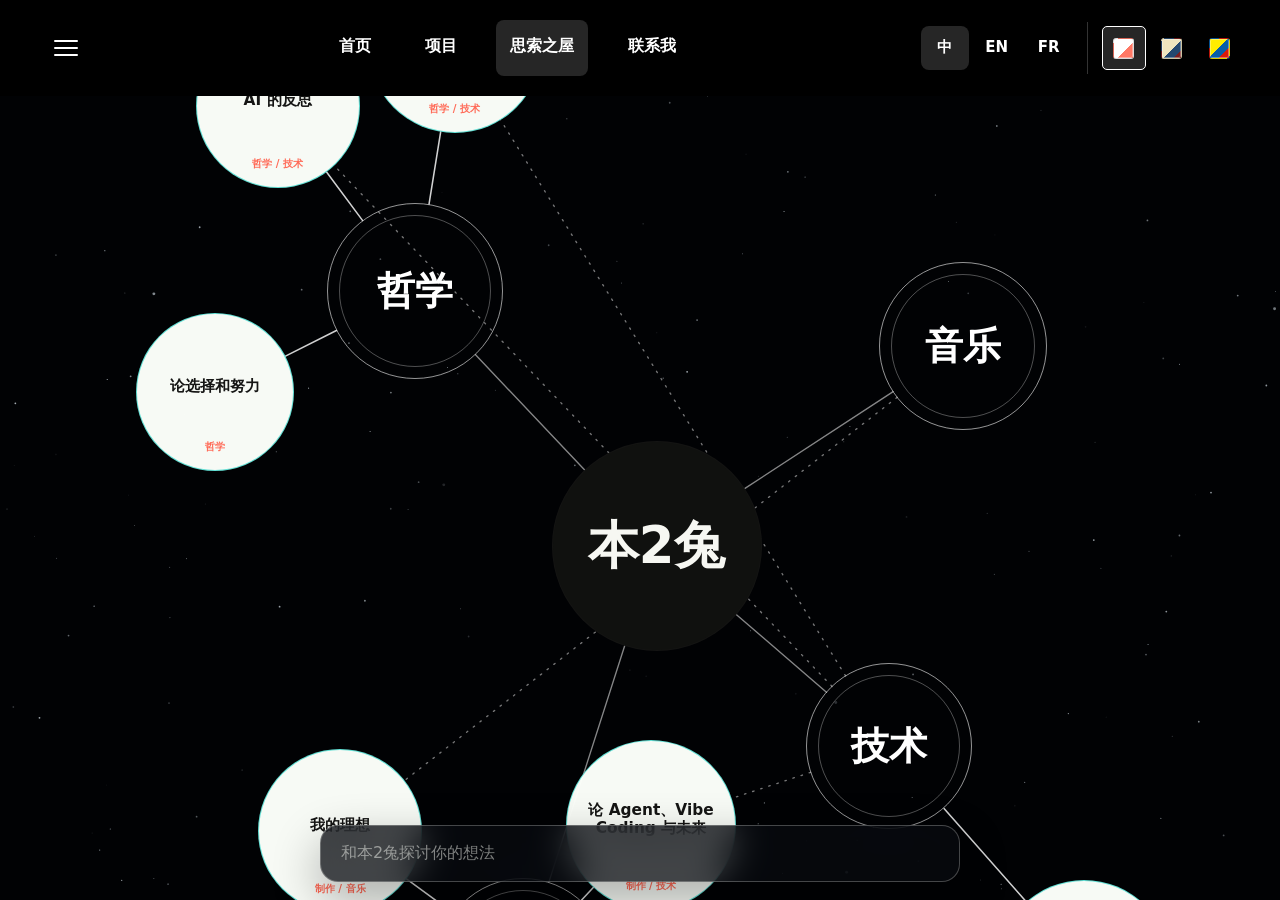
==== blog.html @ d146e2d7 "hotfix" ====
<!doctype html>
<html lang="zh-CN">
  <head>
    <meta charset="utf-8">
    <meta name="viewport" content="width=device-width, initial-scale=1">
    <meta name="description" content="思索之屋：本2兔用哲学、音乐、制作和技术连接文章、类别与彼此的想法。">
    <meta name="author" content="Bentootoo">
    <meta name="robots" content="index, follow">
    <link rel="canonical" href="https://bentootoo.github.io/blog.html">
    <link rel="icon" type="image/png" href="assets/cow.png">
    <meta property="og:type" content="website">
    <meta property="og:site_name" content="Bentootoo">
    <meta property="og:title" content="思索之屋 | 本2兔">
    <meta property="og:description" content="思索之屋：本2兔用哲学、音乐、制作和技术连接文章、类别与彼此的想法。">
    <meta property="og:url" content="https://bentootoo.github.io/blog.html">
    <meta property="og:image" content="https://bentootoo.github.io/assets/horny_dog.jpg">
    <meta property="og:locale" content="zh_CN">
    <meta name="twitter:card" content="summary_large_image">
    <meta name="twitter:title" content="思索之屋 | 本2兔">
    <meta name="twitter:description" content="思索之屋：本2兔用哲学、音乐、制作和技术连接文章、类别与彼此的想法。">
    <meta name="twitter:image" content="https://bentootoo.github.io/assets/horny_dog.jpg">
    <meta name="theme-color" content="#f6f7f2">
    <title>思索之屋 | 本2兔</title>
    <meta name="feedback-endpoint" content="https://formsubmit.co/ajax/beisong.lyu@gmail.com">
    <link rel="stylesheet" href="styles.css?v=cosmos26">
    <link rel="stylesheet" href="devlog.css?v=devlog12">
    <link rel="stylesheet" href="home-themes.css?v=themes5">
    <link rel="stylesheet" href="site-nav.css?v=2">
    <script src="site-themes.js?v=1" defer></script>
  </head>
  <body class="blog-map-body">
    <div class="page-progress" aria-hidden="true"></div>

    <header class="site-header">
      <div class="more-menu">
        <button class="more-toggle" type="button" aria-expanded="false" aria-controls="moreDropdown" aria-label="More" data-i18n-aria="more.menuLabel">
          <span></span>
          <span></span>
          <span></span>
        </button>
        <div class="more-dropdown" id="moreDropdown">
          <div class="donate-menu">
            <button class="donate-trigger" type="button" aria-haspopup="true" aria-expanded="false" aria-controls="donateSubmenu" data-i18n="more.donate">捐助我</button>
            <div class="donate-submenu" id="donateSubmenu" role="menu" aria-label="Support links">
              <a href="https://onlyfans.com/bentootoo" target="_blank" rel="me noreferrer" role="menuitem">
                <span>OnlyFans</span>
                <small data-i18n="donate.onlyfansRegion">（全球）</small>
              </a>
              <a href="https://afdian.com/a/bentootoo" target="_blank" rel="me noreferrer" role="menuitem">
                <span>爱发电</span>
                <small data-i18n="donate.afdianRegion">（中国）</small>
              </a>
            </div>
          </div>
          <a href="#devlog" data-i18n="more.devlog">开发日志</a>
        </div>
      </div>

      <nav class="site-nav" aria-label="Primary navigation">
        <a href="index.html#top" data-i18n="nav.home">首页</a>
        <a href="projects.html" data-i18n="nav.projects">项目</a>
        <a href="blog.html" aria-current="page" data-i18n="nav.blog">思索之屋</a>
        <a href="contact.html" data-i18n="nav.contact">联系我</a>
      </nav>

      <div class="language-switch" aria-label="Language selector">
        <button class="lang-button is-active" type="button" data-lang="zh">中</button>
        <button class="lang-button" type="button" data-lang="en">EN</button>
        <button class="lang-button" type="button" data-lang="fr">FR</button>
      </div>
    </header>

    <main id="top" class="blog-map-main">
      <section class="blog-map-section section-panel">
        <canvas id="blogStarCanvas" aria-hidden="true"></canvas>

        <div class="blog-map-board" id="blogMap" data-reveal aria-label="思索之屋文章思维导图">
          <svg class="map-lines" aria-hidden="true"></svg>

          <div class="map-node-layer" id="blogMapNodes"></div>
        </div>
      </section>
    </main>

    <div class="article-reader" id="articleReader" aria-hidden="true"></div>

    <aside class="thought-dock" id="thoughtDock" aria-label="和本2兔探讨你的想法">
      <button class="thought-invitation" id="thoughtInvitation" type="button" aria-expanded="false" aria-controls="thoughtPanel">
        <span data-thought-text="invitation">和本2兔探讨你的想法</span>
      </button>

      <section class="thought-panel" id="thoughtPanel" aria-hidden="true" inert>
        <div class="thought-panel-head">
          <button class="thought-close" id="thoughtClose" type="button" aria-label="关闭">×</button>
        </div>

        <form class="thought-form" id="thoughtForm">
          <label class="thought-field thought-field-message">
            <span data-thought-text="messageLabel">你的想法</span>
            <textarea name="message" rows="6" required maxlength="4000" placeholder="写下此刻让你停留的念头……" data-thought-placeholder="messagePlaceholder"></textarea>
          </label>

          <fieldset class="thought-articles">
            <legend data-thought-text="articlesLegend">哪些文章引发了你的思考？</legend>
            <div class="thought-article-list" id="thoughtArticleList"></div>
          </fieldset>

          <fieldset class="thought-identity">
            <legend data-thought-text="identityLegend">如何称呼你？</legend>
            <div class="thought-identity-options">
              <label>
                <input type="radio" name="identity_mode" value="nickname" checked>
                <span data-thought-text="nicknameChoice">留下昵称</span>
              </label>
              <label>
                <input type="radio" name="identity_mode" value="anonymous">
                <span data-thought-text="anonymousChoice">匿名</span>
              </label>
            </div>
            <label class="thought-nickname" id="thoughtNicknameField">
              <span class="sr-only" data-thought-text="nicknameLabel">昵称</span>
              <input type="text" name="nickname" maxlength="60" placeholder="你的昵称" data-thought-placeholder="nicknamePlaceholder">
            </label>
          </fieldset>

          <input class="thought-honeypot" type="text" name="website" tabindex="-1" autocomplete="off" aria-hidden="true">
          <p class="thought-status" id="thoughtStatus" role="status" aria-live="polite"></p>
          <button class="thought-submit" type="submit" data-thought-text="submit">发送</button>
        </form>
      </section>
    </aside>

    <div class="thought-backdrop" id="thoughtBackdrop" aria-hidden="true"></div>

    <a class="back-to-top" href="#top" aria-label="Back to top" data-i18n-aria="contact.backTop">↑</a>

    <footer class="site-footer">
      <span>© <span id="year">2026</span> <span data-i18n="name.display">本2兔</span> · All rights reserved.</span>
    </footer>

    <script src="app.js?v=cosmos22" defer></script>
    <script src="devlog.js?v=devlog37" defer></script>
    <script src="blog-tutorial.js?v=2" defer></script>
    <script src="blog-map.js?v=blog-map26" defer></script>
    <script src="feedback.js?v=thought-house3" defer></script>
  </body>
</html>
---- styles.css ----
:root {
  --ink: #151514;
  --ink-soft: #34342f;
  --paper: #f6f7f2;
  --paper-strong: #ffffff;
  --mist: #e7edf0;
  --line: rgba(21, 21, 20, 0.14);
  --dark: #10110f;
  --dark-2: #181b19;
  --cyan: #19d3c5;
  --coral: #ff6a57;
  --lime: #c8ff59;
  --violet: #7c67ff;
  --shadow: 0 24px 70px rgba(15, 18, 18, 0.16);
  --radius: 8px;
  --header-height: 78px;
  --progress: 0%;
}

body.home-page {
  --cyan: #ffffff;
  --lime: #ffffff;
}

* {
  box-sizing: border-box;
}
/* 彩蛋都被你找到了，你真棒 2/2 */
html {
  scroll-behavior: smooth;
}

body {
  margin: 0;
  color: var(--ink);
  background:
    linear-gradient(rgba(4, 6, 20, 0.54), rgba(4, 6, 20, 0.54)),
    url("assets/cosmic-background.png") center / cover fixed no-repeat,
    #050817;
  font-family: system-ui, -apple-system, BlinkMacSystemFont, "Segoe UI", "Microsoft YaHei", sans-serif;
  letter-spacing: 0;
  min-width: 320px;
}

a {
  color: inherit;
  text-decoration: none;
}

button,
a {
  -webkit-tap-highlight-color: transparent;
}

button {
  font: inherit;
}

.page-progress {
  position: fixed;
  inset: 0 auto auto 0;
  z-index: 80;
  width: var(--progress);
  height: 3px;
  background: #071a3d;
  transform-origin: left center;
}

.site-header {
  position: fixed;
  top: 18px;
  left: 50%;
  z-index: 70;
  display: grid;
  grid-template-columns: 1fr auto 1fr;
  align-items: center;
  gap: 24px;
  width: min(1120px, calc(100% - 32px));
  min-height: 58px;
  padding: 0;
  transform: translateX(-50%);
  transition: transform 260ms ease, opacity 260ms ease;
}

.site-header.is-hidden {
  opacity: 0;
  transform: translate(-50%, calc(-100% - 24px));
  pointer-events: none;
}

.more-menu {
  position: relative;
  grid-column: 1;
  justify-self: start;
}

.more-toggle {
  display: grid;
  align-content: center;
  gap: 5px;
  width: 48px;
  height: 48px;
  padding: 0 13px;
  border: 1px solid rgba(255, 255, 255, 0.2);
  border-radius: var(--radius);
  background: rgba(246, 247, 242, 0.78);
  box-shadow: 0 18px 55px rgba(16, 17, 15, 0.13);
  backdrop-filter: blur(18px);
  cursor: pointer;
}

.more-toggle span {
  display: block;
  width: 100%;
  height: 2px;
  background: var(--ink);
  border-radius: 999px;
  transition: transform 180ms ease, opacity 180ms ease;
}

.more-menu.is-open .more-toggle span:nth-child(1) {
  transform: translateY(7px) rotate(45deg);
}

.more-menu.is-open .more-toggle span:nth-child(2) {
  opacity: 0;
}

.more-menu.is-open .more-toggle span:nth-child(3) {
  transform: translateY(-7px) rotate(-45deg);
}

.more-dropdown {
  position: absolute;
  top: calc(100% + 10px);
  left: 0;
  display: grid;
  min-width: 150px;
  padding: 6px;
  border: 1px solid rgba(255, 255, 255, 0.2);
  border-radius: var(--radius);
  background: rgba(246, 247, 242, 0.9);
  box-shadow: 0 18px 55px rgba(16, 17, 15, 0.16);
  opacity: 0;
  pointer-events: none;
  transform: translateY(-6px);
  transition: opacity 180ms ease, transform 180ms ease;
  backdrop-filter: blur(18px);
}

.more-menu.is-open .more-dropdown {
  opacity: 1;
  pointer-events: auto;
  transform: translateY(0);
}

.more-dropdown a,
.donate-trigger {
  padding: 12px 12px;
  border: 0;
  border-radius: var(--radius);
  background: transparent;
  color: rgba(21, 21, 20, 0.76);
  font-size: 0.86rem;
  font-weight: 800;
  text-align: left;
  cursor: pointer;
}

.more-dropdown a:hover,
.more-dropdown a:focus-visible,
.donate-trigger:hover,
.donate-trigger:focus-visible,
.donate-menu:hover > .donate-trigger,
.donate-menu:focus-within > .donate-trigger,
.donate-menu.is-submenu-open > .donate-trigger {
  background: rgba(21, 21, 20, 0.08);
  color: var(--ink);
  outline: none;
}

.donate-menu {
  position: relative;
}

.donate-trigger {
  position: relative;
  display: flex;
  align-items: center;
  justify-content: space-between;
  width: 100%;
  gap: 18px;
}

.donate-trigger::after {
  content: "";
  width: 0;
  height: 0;
  border-top: 4px solid transparent;
  border-bottom: 4px solid transparent;
  border-left: 6px solid currentColor;
  opacity: 0.58;
}

.donate-submenu {
  position: absolute;
  top: -6px;
  left: calc(100% + 7px);
  display: grid;
  min-width: 152px;
  padding: 5px;
  border: 1px solid rgba(255, 255, 255, 0.2);
  border-radius: var(--radius);
  background: rgba(246, 247, 242, 0.9);
  box-shadow: 0 18px 55px rgba(16, 17, 15, 0.16);
  opacity: 0;
  pointer-events: none;
  transform: translateX(-4px);
  transition: opacity 160ms ease, transform 160ms ease;
  backdrop-filter: blur(18px);
}

.donate-menu::after {
  content: "";
  position: absolute;
  top: -6px;
  right: -8px;
  width: 8px;
  height: calc(100% + 12px);
}

.donate-menu:hover .donate-submenu,
.donate-menu:focus-within .donate-submenu,
.donate-menu.is-submenu-open .donate-submenu {
  opacity: 1;
  pointer-events: auto;
  transform: translateX(0);
}

.donate-submenu a {
  display: grid;
  grid-template-columns: 1fr auto;
  align-items: center;
  gap: 10px;
  min-height: 38px;
  padding: 8px 10px;
}

.donate-submenu small {
  color: rgba(21, 21, 20, 0.52);
  font-size: 0.72rem;
  font-weight: 800;
  white-space: nowrap;
}

.site-nav {
  display: inline-flex;
  grid-column: 2;
  justify-content: center;
  gap: clamp(20px, 5vw, 72px);
  padding: 8px 24px;
  border: 1px solid rgba(255, 255, 255, 0.2);
  border-radius: var(--radius);
  background: rgba(246, 247, 242, 0.78);
  box-shadow: 0 18px 55px rgba(16, 17, 15, 0.13);
  backdrop-filter: blur(18px);
}

.site-nav a,
.lang-button {
  border: 0;
  border-radius: var(--radius);
  background: transparent;
  color: rgba(21, 21, 20, 0.72);
  cursor: pointer;
  font-size: 0.86rem;
  font-weight: 700;
  line-height: 1;
}

.site-nav a {
  padding: 13px 8px;
  position: relative;
}

.site-nav a + a::before {
  position: absolute;
  top: 50%;
  left: calc(clamp(20px, 5vw, 72px) / -2);
  width: 1px;
  height: 16px;
  background: rgba(21, 21, 20, 0.18);
  content: "";
  transform: translateY(-50%);
}

.site-nav a:hover,
.site-nav a:focus-visible,
.lang-button:hover,
.lang-button:focus-visible {
  background: rgba(21, 21, 20, 0.08);
  color: var(--ink);
  outline: none;
}

.language-switch {
  display: inline-flex;
  grid-column: 3;
  justify-self: end;
  gap: 4px;
  padding: 4px;
  border: 1px solid rgba(21, 21, 20, 0.12);
  border-radius: var(--radius);
  background: rgba(255, 255, 255, 0.5);
  box-shadow: 0 18px 55px rgba(16, 17, 15, 0.1);
  backdrop-filter: blur(18px);
}

.header-controls {
  display: flex;
  grid-column: 3;
  justify-self: end;
  align-items: center;
  gap: 8px;
}

.header-controls .language-switch {
  grid-column: auto;
}

.home-theme-switch {
  display: inline-flex;
  gap: 4px;
  padding: 4px;
  border: 1px solid rgba(21, 21, 20, 0.12);
  border-radius: var(--radius);
  background: rgba(255, 255, 255, 0.5);
  box-shadow: 0 18px 55px rgba(16, 17, 15, 0.1);
  backdrop-filter: blur(18px);
}

.home-theme-swatch {
  display: grid;
  place-items: center;
  width: 36px;
  height: 36px;
  padding: 0;
  border: 1px solid transparent;
  border-radius: 5px;
  background: transparent;
  cursor: pointer;
}

.home-theme-swatch:hover,
.home-theme-swatch:focus-visible {
  border-color: rgba(21, 21, 20, 0.28);
  outline: none;
}

.home-theme-swatch.is-active {
  border-color: var(--ink);
  background: rgba(255, 255, 255, 0.66);
}

.home-theme-color {
  display: block;
  width: 17px;
  height: 17px;
  border: 1px solid rgba(5, 8, 23, 0.34);
  border-radius: 2px;
  box-shadow: inset 0 0 0 1px rgba(255, 255, 255, 0.34);
}

.home-theme-color--current {
  background: #ffffff;
}

.home-theme-color--refined {
  background: linear-gradient(135deg, #ffffff 0 58%, #ff7865 58% 100%);
}

.lang-button {
  min-width: 40px;
  padding: 10px 8px;
}

.lang-button.is-active {
  color: var(--dark);
  background: var(--paper-strong);
  box-shadow: 0 8px 18px rgba(16, 17, 15, 0.08);
}

body.home-page[data-home-theme="refined"] {
  --paper: #f7f5ef;
  --paper-strong: #ffffff;
  --coral: #ff7865;
  background:
    linear-gradient(rgba(3, 5, 16, 0.66), rgba(3, 5, 16, 0.72)),
    url("assets/cosmic-background.png") center / cover fixed no-repeat,
    #030510;
}

.home-page[data-home-theme="refined"] .page-progress {
  background: var(--coral);
}

.home-page[data-home-theme="refined"] #heroCanvas {
  opacity: 0.56;
}

.home-page[data-home-theme="refined"] .identity-lines,
.home-page[data-home-theme="refined"] .identity-rings {
  opacity: 0.58;
}

.home-page[data-home-theme="refined"] .hero-summary h2 {
  max-width: 900px;
  font-size: clamp(2.7rem, 7vw, 6.5rem);
  letter-spacing: -0.03em;
}

.home-page[data-home-theme="refined"] .hero-scroll-cue {
  color: var(--coral);
}

.home-page[data-home-theme="refined"] .hero-scroll-cue span::after {
  color: currentColor;
}

.home-page[data-home-theme="refined"] .section-heading :is(h1, h2) {
  font-size: clamp(2.5rem, 6vw, 5.4rem);
  letter-spacing: -0.035em;
}

.home-page[data-home-theme="refined"] .section-heading p:last-child,
.home-page[data-home-theme="refined"] .feature-card h3 + p,
.home-page[data-home-theme="refined"] .blog-card p {
  color: rgba(247, 245, 239, 0.78);
}

.home-page[data-home-theme="refined"] .project-card,
.home-page[data-home-theme="refined"] .blog-card {
  border-color: rgba(255, 255, 255, 0.22);
  background-color: rgba(7, 10, 24, 0.76);
  box-shadow: 0 20px 52px rgba(0, 0, 0, 0.24);
}

.home-page[data-home-theme="refined"] a.project-card:hover,
.home-page[data-home-theme="refined"] button.project-card:hover,
.home-page[data-home-theme="refined"] .blog-card:hover {
  border-color: rgba(255, 255, 255, 0.72);
  transform: translateY(-2px);
}

.home-page[data-home-theme="refined"] .blog-date {
  color: var(--coral);
}

.home-page[data-home-theme="refined"] .project-cta {
  background: rgba(3, 5, 16, 0.72);
}

.section-panel {
  position: relative;
  overflow: clip;
}

.hero-section {
  height: 205svh;
  min-height: 1180px;
  padding: 0;
  color: var(--paper);
  background: transparent;
  --hero-intro-progress: 0;
  --hero-summary-progress: 0;
  --hero-intro-shift: 0px;
  --hero-summary-shift: 84px;
}

.hero-sticky {
  position: sticky;
  top: 0;
  display: grid;
  align-items: center;
  height: 100svh;
  min-height: 620px;
  overflow: hidden;
  padding: calc(var(--header-height) + 74px) 24px 32px;
}

#heroCanvas {
  position: absolute;
  inset: 0;
  z-index: 0;
  width: 100%;
  height: 100%;
  opacity: 0.82;
  mask-image: linear-gradient(to bottom, #000 0%, #000 76%, transparent 100%);
  -webkit-mask-image: linear-gradient(to bottom, #000 0%, #000 76%, transparent 100%);
}

.hero-sticky::after {
  position: absolute;
  inset: 0;
  z-index: 1;
  content: "";
  background: rgba(5, 8, 23, 0.08);
  pointer-events: none;
}

.hero-shell {
  position: relative;
  z-index: 2;
  display: grid;
  grid-template-columns: minmax(0, 1.08fr) minmax(280px, 0.72fr);
  align-items: center;
  gap: clamp(36px, 7vw, 92px);
  width: min(1120px, 100%);
  margin: 0 auto;
}

.hero-intro {
  position: absolute;
  top: 45%;
  left: 50%;
  width: min(1120px, calc(100% - 48px));
  margin: 0;
  opacity: calc(1 - var(--hero-intro-progress));
  transform: translate(-50%, calc(-50% + var(--hero-intro-shift)));
  transition: opacity 80ms linear;
  will-change: opacity, transform;
}

.hero-intro[aria-hidden="true"] {
  pointer-events: none;
}

.hero-summary {
  position: absolute;
  inset: 0;
  z-index: 2;
  display: grid;
  align-content: center;
  justify-items: center;
  width: min(1120px, calc(100% - 48px));
  margin: 0 auto;
  opacity: var(--hero-summary-progress);
  text-align: center;
  transform: translateY(var(--hero-summary-shift));
  transition: opacity 80ms linear;
  pointer-events: none;
  will-change: opacity, transform;
}

.hero-scroll-cue {
  position: absolute;
  top: 76.4%;
  left: 50%;
  z-index: 3;
  color: rgba(255, 255, 255, 0.68);
  font-size: 0.74rem;
  font-weight: 700;
  letter-spacing: 0.14em;
  opacity: calc(1 - var(--hero-intro-progress));
  pointer-events: none;
  text-transform: uppercase;
  transform: translateX(-50%);
  white-space: nowrap;
}

.hero-scroll-cue span {
  display: inline-block;
  animation: heroScrollCuePulse 3.2s ease-in-out infinite;
}

.hero-scroll-cue span::after {
  display: block;
  margin-top: 9px;
  color: rgba(255, 255, 255, 0.62);
  content: "↓";
  font-size: 0.9rem;
  line-height: 1;
  text-align: center;
}

@keyframes heroScrollCuePulse {
  0%,
  100% {
    opacity: 0.34;
  }

  50% {
    opacity: 0.92;
  }
}

.hero-summary h2 {
  max-width: 980px;
  margin-bottom: clamp(46px, 7vh, 78px);
  color: var(--paper-strong);
  font-size: clamp(2.8rem, 8vw, 7.4rem);
  font-weight: 800;
  line-height: 0.98;
  letter-spacing: -0.045em;
  text-wrap: balance;
}

.hero-stats {
  display: grid;
  grid-template-columns: repeat(2, minmax(150px, 1fr));
  gap: clamp(34px, 8vw, 110px);
  width: min(620px, 100%);
}

.hero-stat {
  display: grid;
  gap: 8px;
  padding-top: 20px;
  border-top: 1px solid rgba(255, 255, 255, 0.5);
}

.hero-stat strong {
  color: var(--paper-strong);
  font-size: clamp(3rem, 7vw, 6rem);
  font-weight: 800;
  line-height: 0.9;
}

.hero-stat span {
  color: rgba(255, 255, 255, 0.72);
  font-size: clamp(0.82rem, 1.4vw, 1rem);
  font-weight: 700;
}

.hero-copy {
  max-width: 780px;
  min-width: 0;
}

.eyebrow {
  display: inline-flex;
  align-items: center;
  gap: 10px;
  margin: 0 0 18px;
  color: rgba(21, 21, 20, 0.62);
  font-size: 0.76rem;
  font-weight: 800;
  letter-spacing: 0;
  text-transform: uppercase;
}

.hero-section .eyebrow {
  color: rgba(246, 247, 242, 0.72);
}

.eyebrow::before {
  width: 34px;
  height: 2px;
  background: currentColor;
  content: "";
}

h1,
h2,
h3,
p {
  margin-top: 0;
}

h1 {
  margin-bottom: 24px;
  font-size: clamp(2.7rem, 8vw, 7.2rem);
  font-weight: 800;
  line-height: 0.98;
  letter-spacing: 0;
}

h1 span {
  display: block;
}

:root:lang(zh-CN) h1 span {
  white-space: nowrap;
}

h1 span + span {
  margin-top: 0.08em;
}

.hero-name {
  padding-bottom: 0.05em;
  color: transparent;
  background: linear-gradient(90deg, var(--paper), var(--lime) 42%, var(--cyan) 66%, var(--paper));
  background-clip: text;
  -webkit-background-clip: text;
}

.hero-lede {
  max-width: 620px;
  color: rgba(246, 247, 242, 0.78);
  font-size: clamp(1rem, 1.5vw, 1.22rem);
  line-height: 1.85;
}

.identity-stage {
  position: relative;
  display: grid;
  place-items: center;
  min-height: 480px;
  isolation: isolate;
}

.identity-lines {
  position: absolute;
  inset: 4% 0;
  z-index: -2;
  background:
    repeating-linear-gradient(18deg, rgba(255, 255, 255, 0.1) 0 1px, transparent 1px 17px),
    linear-gradient(135deg, rgba(255, 255, 255, 0.2), transparent 54%),
    linear-gradient(305deg, rgba(255, 106, 87, 0.17), transparent 58%);
  clip-path: polygon(14% 5%, 100% 21%, 83% 94%, 0 76%);
  animation: driftPanel 9s ease-in-out infinite alternate;
}

.identity-lines,
.identity-rings {
  pointer-events: none;
}

.avatar-card {
  position: relative;
  z-index: 1;
  width: min(78vw, 330px);
  aspect-ratio: 1;
  border-radius: 50%;
  cursor: pointer;
  perspective: 1200px;
  outline: none;
}

.avatar-card-inner {
  position: absolute;
  inset: 0;
  transform-style: preserve-3d;
  transition: transform 760ms cubic-bezier(0.2, 0.8, 0.2, 1);
}

.avatar-card.is-flipped .avatar-card-inner {
  transform: rotateY(180deg);
}

.avatar-face {
  position: absolute;
  inset: 0;
  display: grid;
  place-items: center;
  overflow: hidden;
  border: 1px solid rgba(246, 247, 242, 0.24);
  border-radius: 50%;
  box-shadow: inset 0 0 42px rgba(255, 255, 255, 0.08), 0 28px 80px rgba(0, 0, 0, 0.24);
  backface-visibility: hidden;
  -webkit-backface-visibility: hidden;
  transition: border-radius 760ms cubic-bezier(0.2, 0.8, 0.2, 1);
}

.avatar-card.is-flipped .avatar-face {
  border-radius: 50%;
}

.avatar-front {
  background: rgba(16, 17, 15, 0.42);
}

.avatar-front::after {
  position: absolute;
  inset: 0;
  background:
    radial-gradient(circle at 50% 18%, rgba(255, 255, 255, 0.22), transparent 28%),
    linear-gradient(180deg, transparent 42%, rgba(16, 17, 15, 0.52));
  content: "";
  pointer-events: none;
}

.avatar-front img {
  width: 100%;
  height: 100%;
  object-fit: cover;
  object-position: center 38%;
  filter: saturate(0.96) contrast(1.04);
}

.avatar-back {
  align-content: center;
  justify-items: center;
  gap: 6px;
  padding: 40px 0;
  color: var(--paper);
  background:
    linear-gradient(145deg, rgba(246, 247, 242, 0.18), rgba(246, 247, 242, 0.05)),
    rgba(16, 17, 15, 0.9);
  text-align: left;
  transform: rotateY(180deg);
  backdrop-filter: blur(16px);
}

.avatar-back strong {
  display: block;
  color: var(--paper);
  font-size: clamp(1.5rem, 3.1vw, 2rem);
  font-weight: 800;
  line-height: 1;
}

.identity-kicker {
  position: absolute;
  top: 30px;
  left: 50%;
  z-index: 1;
  color: rgba(246, 247, 242, 0.65);
  font-size: 0.74rem;
  font-weight: 800;
  text-transform: uppercase;
  transform: translateX(-50%);
}

.business-name,
.business-links span {
  color: rgba(246, 247, 242, 0.62);
  font-size: 0.68rem;
  font-weight: 800;
  text-transform: uppercase;
}

.avatar-back > strong,
.avatar-back > .business-name,
.avatar-back > .business-links {
  width: min(66%, 218px);
}

.avatar-back > strong {
  text-align: center;
}

.business-name {
  margin-top: 0;
  color: var(--lime);
  line-height: 1.35;
  text-transform: none;
}

html[lang="zh-CN"] .business-name {
  width: min(66%, 218px);
  font-size: 0.58rem;
  line-height: 1.2;
  white-space: nowrap;
}

.business-links {
  display: grid;
  gap: 1px;
  margin-top: 2px;
}

.business-entry {
  display: grid;
  gap: 2px;
  padding: 3px 0;
  border-top: 1px solid rgba(246, 247, 242, 0.14);
}

.business-links strong {
  overflow-wrap: anywhere;
  font-size: 0.68rem;
  line-height: 1.2;
}

.identity-rings span {
  position: absolute;
  inset: 14%;
  z-index: -1;
  border: 1px solid rgba(246, 247, 242, 0.16);
  border-radius: 50%;
  animation: rotateRing 16s linear infinite;
}

.identity-rings span:nth-child(2) {
  inset: 4%;
  border-color: rgba(255, 255, 255, 0.26);
  animation-duration: 24s;
  animation-direction: reverse;
}

.identity-rings span:nth-child(3) {
  inset: 23%;
  border-color: rgba(255, 106, 87, 0.28);
  animation-duration: 12s;
}

.identity-rings span::before {
  position: absolute;
  top: 11%;
  left: 10%;
  width: 9px;
  height: 9px;
  background: currentColor;
  border-radius: 50%;
  content: "";
}

.content-section {
  min-height: 100svh;
  padding: 116px 24px;
}

.content-section:not(.contact-section) {
  color: var(--paper);
  background: transparent;
}

.section-shell {
  width: min(1120px, 100%);
  margin: 0 auto;
}

.section-heading {
  max-width: 740px;
  margin-bottom: 44px;
}

.section-heading :is(h1, h2) {
  margin-bottom: 18px;
  color: var(--ink);
  font-size: clamp(2.6rem, 7vw, 6.4rem);
  font-weight: 800;
  line-height: 0.92;
  letter-spacing: 0;
}

.content-section:not(.contact-section) .section-heading :is(h1, h2) {
  color: var(--paper);
  text-shadow: 0 10px 36px rgba(0, 0, 0, 0.28);
}

.section-heading p:last-child {
  color: rgba(21, 21, 20, 0.68);
  font-size: clamp(1rem, 1.3vw, 1.16rem);
  line-height: 1.8;
}

.content-section:not(.contact-section) .section-heading p:last-child {
  color: rgba(246, 247, 242, 0.72);
}

.project-grid {
  display: grid;
  grid-template-columns: 1fr;
  gap: 18px;
}

.project-card,
.blog-card {
  border: 1px solid rgba(255, 255, 255, 0.14);
  border-radius: var(--radius);
  background: rgba(10, 14, 38, 0.64);
  box-shadow: 0 24px 70px rgba(0, 0, 0, 0.28);
  backdrop-filter: blur(18px);
}

.project-card {
  position: relative;
  overflow: hidden;
}

a.project-card,
button.project-card {
  cursor: pointer;
  transition: border-color 220ms ease, box-shadow 220ms ease, transform 220ms ease;
}

a.project-card:hover,
button.project-card:hover {
  border-color: rgba(255, 255, 255, 0.58);
  box-shadow: 0 30px 82px rgba(0, 0, 0, 0.36);
  transform: translateY(-4px);
}

a.project-card:focus-visible,
button.project-card:focus-visible {
  border-color: var(--lime);
  outline: 3px solid var(--lime);
  outline-offset: 5px;
}

button.project-card {
  width: 100%;
  color: inherit;
  font: inherit;
  text-align: left;
  cursor: pointer;
}

.game-language-dialog {
  width: min(90vw, 420px);
  padding: 0;
  border: 1px solid rgba(255, 255, 255, 0.28);
  border-radius: 22px;
  color: #fff;
  background: rgba(14, 14, 28, 0.96);
  box-shadow: 0 24px 80px rgba(0, 0, 0, 0.55);
}

.game-language-dialog::backdrop {
  background: rgba(3, 3, 12, 0.78);
  backdrop-filter: blur(8px);
}

.game-language-dialog__panel {
  position: relative;
  padding: 40px 32px 32px;
  text-align: center;
}

.game-language-dialog__panel h2 {
  margin: 0 0 28px;
  font-size: clamp(1.7rem, 5vw, 2.4rem);
}

.game-language-dialog__close {
  position: absolute;
  top: 12px;
  right: 16px;
  border: 0;
  color: rgba(255, 255, 255, 0.72);
  background: transparent;
  font-size: 1.8rem;
  cursor: pointer;
}

.game-language-dialog__actions {
  display: grid;
  grid-template-columns: repeat(2, minmax(0, 1fr));
  gap: 14px;
}

.game-language-dialog__actions a {
  padding: 14px 18px;
  border: 1px solid rgba(255, 255, 255, 0.28);
  border-radius: 999px;
  color: #fff;
  background: rgba(255, 255, 255, 0.08);
  text-decoration: none;
  transition: background 160ms ease, transform 160ms ease;
}

.game-language-dialog__actions a:hover,
.game-language-dialog__actions a:focus-visible {
  background: rgba(255, 255, 255, 0.18);
  transform: translateY(-2px);
}

.project-card::after {
  position: absolute;
  inset: auto 0 0;
  height: 4px;
  background: #071a3d;
  content: "";
  transform: scaleX(0.28);
  transform-origin: left center;
  transition: transform 260ms ease;
}

.project-card:hover::after {
  transform: scaleX(1);
}

.feature-card {
  display: grid;
  grid-template-columns: auto minmax(0, 1fr);
  align-items: end;
  gap: clamp(18px, 3vw, 32px);
  min-height: clamp(460px, 52vw, 620px);
  padding: clamp(28px, 5vw, 58px);
  color: var(--paper);
  background:
    linear-gradient(90deg, rgba(16, 17, 15, 0.82), rgba(16, 17, 15, 0.42) 45%, rgba(16, 17, 15, 0.1)),
    linear-gradient(0deg, rgba(16, 17, 15, 0.7), rgba(16, 17, 15, 0.06) 62%),
    url("assets/project-classroom-credit.png") center / cover no-repeat;
}

.feature-card::after {
  background: #071a3d;
}

.tower-card {
  background:
    linear-gradient(90deg, rgba(7, 12, 18, 0.9), rgba(7, 12, 18, 0.52) 48%, rgba(7, 12, 18, 0.08)),
    linear-gradient(0deg, rgba(7, 12, 18, 0.82), rgba(7, 12, 18, 0.04) 66%),
    url("assets/cover_toweroff.png") center / cover no-repeat;
}

.tower-card > * {
  position: relative;
  z-index: 1;
}

.tower-card .card-label {
  text-transform: none;
}

.tower-card::after {
  background: var(--lime);
}

.uit-prepare-card {
  background:
    linear-gradient(90deg, rgba(3, 7, 14, 0.88), rgba(3, 7, 14, 0.36) 46%, rgba(3, 7, 14, 0.08)),
    linear-gradient(0deg, rgba(3, 7, 14, 0.84), rgba(3, 7, 14, 0.02) 68%),
    url("assets/travel-globe-preview.png") center / cover no-repeat;
}

.uit-prepare-card::after {
  background: var(--paper-strong);
}

.uit-prepare-card h3 {
  max-width: none;
  margin-bottom: 0;
  font-size: clamp(2rem, 4.4vw, 4.4rem);
  letter-spacing: -0.05em;
  white-space: nowrap;
}

.project-library-card {
  grid-template-columns: minmax(260px, 0.78fr) minmax(0, 1fr);
  align-items: center;
  min-height: clamp(420px, 48vw, 560px);
  background:
    radial-gradient(circle at 18% 15%, rgba(124, 103, 255, 0.24), transparent 34%),
    linear-gradient(135deg, rgba(6, 10, 30, 0.98), rgba(12, 19, 48, 0.9));
}

.project-library-card::after {
  background: var(--lime);
}

.library-card-preview {
  display: grid;
  grid-template-columns: repeat(2, minmax(0, 1fr));
  gap: 9px;
  padding: 16px;
  border: 1px solid rgba(255, 255, 255, 0.18);
  border-radius: 12px;
  background: rgba(5, 8, 23, 0.72);
  box-shadow: 0 30px 80px rgba(0, 0, 0, 0.36);
  transform: rotate(-3deg);
}

.library-card-preview::before {
  grid-column: 1 / -1;
  height: 22px;
  border-radius: 6px;
  background:
    radial-gradient(circle at 10px 50%, var(--coral) 0 3px, transparent 4px),
    radial-gradient(circle at 21px 50%, var(--lime) 0 3px, transparent 4px),
    linear-gradient(90deg, rgba(255, 255, 255, 0.12), rgba(255, 255, 255, 0.03));
  content: "";
}

.library-card-preview span {
  min-height: 76px;
  border: 1px solid rgba(255, 255, 255, 0.1);
  border-radius: 7px;
  background:
    linear-gradient(0deg, rgba(6, 10, 30, 0.88), transparent 72%),
    linear-gradient(135deg, rgba(255, 255, 255, 0.42), rgba(124, 103, 255, 0.16));
}

.library-card-preview span:nth-child(3n) {
  background:
    linear-gradient(0deg, rgba(6, 10, 30, 0.9), transparent 72%),
    linear-gradient(135deg, rgba(255, 106, 87, 0.48), rgba(124, 103, 255, 0.13));
}

.library-card-preview span:nth-child(2n) {
  background:
    linear-gradient(0deg, rgba(6, 10, 30, 0.9), transparent 72%),
    linear-gradient(135deg, rgba(255, 255, 255, 0.38), rgba(255, 255, 255, 0.12));
}

.library-card-copy {
  position: relative;
  z-index: 1;
}

.project-library-card .library-card-copy h3 {
  font-size: clamp(2.5rem, 5vw, 5.2rem);
}

.card-number {
  color: var(--lime);
  font-size: 0.8rem;
  font-weight: 800;
}

.card-label {
  margin-bottom: 20px;
  color: rgba(246, 247, 242, 0.7);
  font-size: 0.76rem;
  font-weight: 800;
  text-transform: uppercase;
}

.feature-card h3 {
  max-width: 660px;
  margin-bottom: 18px;
  font-size: clamp(2.3rem, 5vw, 5rem);
  line-height: 0.94;
}

.feature-card h3 + p {
  max-width: 560px;
  color: rgba(246, 247, 242, 0.76);
  font-size: 1rem;
  line-height: 1.8;
}

.project-cta {
  display: inline-flex;
  align-items: center;
  gap: 8px;
  margin-top: 26px;
  padding: 11px 16px;
  border: 1px solid rgba(255, 255, 255, 0.34);
  border-radius: var(--radius);
  background: rgba(8, 12, 28, 0.56);
  color: var(--paper);
  font-size: 0.82rem;
  font-weight: 800;
  letter-spacing: 0.04em;
  backdrop-filter: blur(10px);
  transition: background 220ms ease, border-color 220ms ease;
}

a.project-card:hover .project-cta,
a.project-card:focus-visible .project-cta {
  border-color: var(--lime);
  background: rgba(7, 26, 61, 0.82);
}

.split-shell {
  display: grid;
  grid-template-columns: 0.82fr 1fr;
  gap: clamp(32px, 7vw, 86px);
  align-items: start;
}

.sticky-heading {
  position: sticky;
  top: 130px;
}

.blog-stack {
  display: grid;
  gap: 18px;
}

.blog-card {
  color: var(--paper);
  padding: clamp(24px, 4vw, 42px);
  display: block;
  transition: transform 220ms ease, background 220ms ease;
}

.blog-card:hover {
  background: rgba(24, 28, 58, 0.82);
  transform: translateY(-4px);
}

.blog-date {
  display: inline-flex;
  margin-bottom: 38px;
  color: var(--coral);
  font-size: 0.78rem;
  font-weight: 800;
  text-transform: uppercase;
}

.blog-card h3 {
  margin-bottom: 16px;
  font-size: clamp(1.8rem, 3.8vw, 3.8rem);
  line-height: 0.98;
}

.blog-card p {
  color: rgba(246, 247, 242, 0.68);
  font-size: 1rem;
  line-height: 1.78;
}

.contact-section {
  color: var(--paper);
  background: transparent;
}

.contact-section .section-heading :is(h1, h2),
.contact-section .section-heading p,
.contact-section .eyebrow {
  color: var(--paper);
}

.contact-section .section-heading p:last-child {
  color: rgba(246, 247, 242, 0.72);
}

.contact-shell {
  min-height: auto;
}

.contact-stack {
  display: flex;
  flex-direction: column;
  align-items: flex-start;
  gap: 66px;
  min-height: 260px;
}

.email-contact {
  display: inline-flex;
  align-items: center;
  padding: 16px 22px;
  border: 1px solid #ffffff;
  border-radius: 0;
  color: var(--paper);
  transition: background 180ms ease, color 180ms ease;
}

.email-contact:hover,
.email-contact:focus-visible {
  color: var(--dark);
  background: #ffffff;
  outline: none;
}

.email-contact span {
  color: var(--lime);
  font-size: 0.78rem;
  font-weight: 800;
  text-transform: uppercase;
}

.email-contact strong {
  font-size: clamp(1.45rem, 3.5vw, 3.2rem);
  line-height: 1.05;
  overflow-wrap: anywhere;
}

.sr-only {
  position: absolute;
  width: 1px;
  height: 1px;
  padding: 0;
  margin: -1px;
  overflow: hidden;
  clip: rect(0, 0, 0, 0);
  white-space: nowrap;
  border: 0;
}

.social-links {
  display: flex;
  flex-wrap: wrap;
  gap: 12px;
}

.social-links a {
  display: inline-flex;
  align-items: center;
  justify-content: center;
  width: 46px;
  height: 46px;
  padding: 0;
  border: 1px solid rgba(246, 247, 242, 0.2);
  border-radius: 50%;
  background: rgba(246, 247, 242, 0.06);
  color: rgba(246, 247, 242, 0.76);
  transition: background-color 180ms ease, border-color 180ms ease, color 180ms ease, transform 180ms ease;
}

.social-links img {
  display: block;
  width: 22px;
  height: 22px;
}

.social-links a:hover,
.social-links a:focus-visible {
  border-color: rgba(200, 255, 89, 0.7);
  background: rgba(200, 255, 89, 0.14);
  color: var(--paper);
  outline: none;
  transform: translateY(-2px);
}

.back-to-top {
  position: fixed;
  right: 22px;
  bottom: 22px;
  z-index: 75;
  display: grid;
  place-items: center;
  width: 44px;
  height: 44px;
  border: 1px solid rgba(21, 21, 20, 0.14);
  border-radius: 50%;
  color: var(--paper);
  background: var(--ink);
  box-shadow: 0 16px 45px rgba(16, 17, 15, 0.22);
  font-size: 1.25rem;
  font-weight: 800;
  opacity: 0;
  pointer-events: none;
  transform: translateY(16px) scale(0.92);
  transition: opacity 220ms ease, transform 220ms ease;
}

.back-to-top.is-visible {
  opacity: 1;
  pointer-events: auto;
  transform: translateY(0) scale(1);
}

.back-to-top:hover,
.back-to-top:focus-visible {
  background: var(--lime);
  color: var(--ink);
  outline: none;
}

.site-footer {
  display: flex;
  justify-content: space-between;
  gap: 20px;
  padding: 26px 24px;
  color: rgba(246, 247, 242, 0.64);
  background: transparent;
  font-size: 0.86rem;
}

.thought-backdrop {
  position: fixed;
  inset: 0;
  z-index: 130;
  background: rgba(1, 2, 4, 0.64);
  opacity: 0;
  pointer-events: none;
  transition: opacity 280ms ease;
  backdrop-filter: blur(8px);
}

.thought-backdrop.is-open {
  opacity: 1;
  pointer-events: auto;
}

.thought-dock {
  position: fixed;
  right: 0;
  bottom: 0;
  left: 0;
  z-index: 140;
  display: grid;
  justify-items: center;
  padding: 0 18px 18px;
  pointer-events: none;
}

.thought-invitation {
  position: relative;
  z-index: 1;
  display: flex;
  align-items: center;
  justify-content: space-between;
  gap: 22px;
  width: min(640px, 100%);
  padding: 17px 20px;
  border: 1px solid rgba(246, 247, 242, 0.26);
  border-radius: 18px;
  color: rgba(246, 247, 242, 0.5);
  background: rgba(8, 11, 17, 0.76);
  box-shadow: 0 18px 48px rgba(0, 0, 0, 0.32);
  cursor: text;
  pointer-events: auto;
  font: inherit;
  text-align: left;
  transition: color 180ms ease, border-color 180ms ease, transform 280ms ease, opacity 180ms ease;
  backdrop-filter: blur(18px);
}

.thought-invitation:hover,
.thought-invitation:focus-visible {
  color: var(--paper);
  border-color: var(--paper-strong);
  outline: none;
  transform: translateY(-3px);
}

.thought-panel {
  position: absolute;
  bottom: 18px;
  width: min(720px, calc(100% - 36px));
  max-height: min(calc(100svh - 36px), 820px);
  padding: clamp(22px, 3vw, 30px);
  border: 1px solid rgba(246, 247, 242, 0.2);
  border-radius: 28px;
  color: var(--paper);
  background: rgba(8, 11, 17, 0.97);
  box-shadow: 0 28px 90px rgba(0, 0, 0, 0.58);
  opacity: 0;
  overflow-y: auto;
  pointer-events: none;
  transform: translateY(calc(100% + 36px));
  transition: transform 420ms cubic-bezier(0.2, 0.84, 0.2, 1), opacity 220ms ease;
}

.thought-panel {
  scrollbar-color: rgba(246, 247, 242, 0.28) transparent;
  scrollbar-width: thin;
}

.thought-panel::-webkit-scrollbar {
  width: 7px;
}

.thought-panel::-webkit-scrollbar-thumb {
  border-radius: 999px;
  background: rgba(246, 247, 242, 0.28);
}

.thought-dock.is-open .thought-panel {
  opacity: 1;
  pointer-events: auto;
  transform: translateY(0);
}

.thought-dock.is-open .thought-invitation {
  opacity: 0;
  pointer-events: none;
  transform: translateY(28px);
}

.thought-panel-head {
  display: flex;
  justify-content: flex-end;
  margin-bottom: 8px;
}

.thought-close {
  display: grid;
  flex: 0 0 auto;
  place-items: center;
  width: 42px;
  height: 42px;
  border: 1px solid rgba(246, 247, 242, 0.16);
  border-radius: 50%;
  color: var(--paper);
  background: rgba(246, 247, 242, 0.06);
  cursor: pointer;
  font-size: 1.5rem;
}

.thought-close:hover,
.thought-close:focus-visible {
  color: var(--ink);
  border-color: var(--paper-strong);
  background: var(--paper-strong);
  outline: none;
}

.thought-form,
.thought-field {
  display: grid;
  gap: 12px;
}

.thought-form {
  gap: 16px;
}

.thought-field > span,
.thought-form legend {
  color: rgba(246, 247, 242, 0.72);
  font-size: 0.84rem;
  font-weight: 800;
}

.thought-field textarea,
.thought-nickname input {
  width: 100%;
  border: 1px solid rgba(246, 247, 242, 0.16);
  border-radius: 16px;
  color: var(--paper);
  background: rgba(246, 247, 242, 0.06);
  font: inherit;
}

.thought-field textarea {
  min-height: 118px;
  padding: 17px;
  resize: vertical;
  line-height: 1.65;
}

.thought-field textarea::placeholder,
.thought-nickname input::placeholder {
  color: rgba(246, 247, 242, 0.32);
}

.thought-field textarea:focus,
.thought-nickname input:focus {
  border-color: var(--paper-strong);
  outline: 2px solid rgba(255, 255, 255, 0.18);
}

.thought-articles,
.thought-identity {
  min-width: 0;
  margin: 0;
  padding: 0;
  border: 0;
}

.thought-article-list {
  display: flex;
  flex-wrap: wrap;
  gap: 9px;
  margin-top: 12px;
}

.thought-article-list label,
.thought-identity-options label {
  position: relative;
  cursor: pointer;
}

.thought-article-list input,
.thought-identity-options input {
  position: absolute;
  opacity: 0;
}

.thought-article-list span,
.thought-identity-options span {
  display: block;
  padding: 9px 12px;
  border: 1px solid rgba(246, 247, 242, 0.14);
  border-radius: 999px;
  color: rgba(246, 247, 242, 0.62);
  background: rgba(246, 247, 242, 0.04);
  font-size: 0.78rem;
  transition: color 160ms ease, border-color 160ms ease, background 160ms ease;
}

.thought-article-list input:checked + span,
.thought-identity-options input:checked + span {
  color: var(--ink);
  border-color: var(--paper-strong);
  background: var(--paper-strong);
}

.thought-article-list input:focus-visible + span,
.thought-identity-options input:focus-visible + span {
  outline: 2px solid var(--cyan);
  outline-offset: 2px;
}

.thought-identity-options {
  display: flex;
  gap: 9px;
  margin: 12px 0;
}

.thought-nickname {
  display: block;
  max-height: 70px;
  opacity: 1;
  overflow: hidden;
  transition: max-height 220ms ease, opacity 180ms ease;
}

.thought-nickname.is-hidden {
  max-height: 0;
  opacity: 0;
}

.thought-nickname input {
  padding: 13px 15px;
}

.thought-privacy,
.thought-status {
  margin: -8px 0 0;
  color: rgba(246, 247, 242, 0.46);
  font-size: 0.76rem;
  line-height: 1.5;
}

.thought-status:empty {
  display: none;
}

.thought-status[data-state="success"] {
  color: var(--cyan);
}

.thought-status[data-state="error"] {
  color: var(--coral);
}

.thought-submit {
  width: 100%;
  padding: 17px 24px;
  border: 1px solid rgba(246, 247, 242, 0.28);
  border-radius: 16px;
  color: var(--paper);
  background: rgba(246, 247, 242, 0.06);
  cursor: pointer;
  font: inherit;
  font-size: 1rem;
  font-weight: 900;
  transition: border-color 160ms ease, background 160ms ease;
}

.thought-submit:hover,
.thought-submit:focus-visible {
  border-color: rgba(246, 247, 242, 0.58);
  background: rgba(246, 247, 242, 0.12);
  outline: none;
}

.thought-submit:disabled {
  cursor: wait;
  filter: grayscale(0.5);
}

.thought-honeypot {
  position: absolute;
  left: -10000px;
}

@media (max-width: 620px) {
  .thought-dock {
    padding: 0 10px 10px;
  }

  .thought-invitation {
    padding: 15px 17px;
    border-radius: 15px;
  }

  .thought-panel {
    bottom: 10px;
    width: calc(100% - 20px);
    max-height: calc(100svh - 20px);
    padding: 22px 17px;
    border-radius: 22px;
  }

  .thought-form {
    gap: 16px;
  }

  .thought-field textarea {
    min-height: 112px;
  }
}

@media (prefers-reduced-motion: reduce) {
  .thought-panel,
  .thought-backdrop,
  .thought-invitation {
    transition: none;
  }
}

.site-nav a[aria-current="page"] {
  color: var(--dark);
  background: rgba(255, 255, 255, 0.74);
}

.blog-map-body {
  width: 100%;
  height: 100svh;
  min-height: 100svh;
  overflow: hidden;
  overscroll-behavior: none;
  background: #010204;
}

.blog-map-body .page-progress,
.blog-map-body .back-to-top,
.blog-map-body .site-footer {
  display: none;
}

.blog-map-main {
  height: 100svh;
  min-height: 0;
  overflow: hidden;
}

.blog-map-section {
  position: relative;
  display: block;
  gap: clamp(24px, 4vw, 42px);
  height: 100svh;
  min-height: 0;
  padding: 0;
  overflow: hidden;
}

#blogStarCanvas {
  position: absolute;
  inset: 0;
  z-index: 0;
  width: 100%;
  height: 100%;
  pointer-events: none;
}

.blog-map-heading {
  display: grid;
  grid-template-columns: minmax(0, auto) minmax(220px, 1fr);
  align-items: end;
  gap: 18px clamp(28px, 6vw, 74px);
  width: min(1180px, 100%);
  margin: 0 auto;
}

.blog-map-heading[data-reveal],
.blog-map-board[data-reveal] {
  opacity: 1;
  transform: none;
  transition: none;
}

.blog-map-kicker {
  color: var(--coral);
  font-size: 0.78rem;
  font-weight: 800;
  text-transform: uppercase;
}

.blog-map-heading h1 {
  margin: 0;
  color: var(--ink);
  font-size: clamp(2.6rem, 6vw, 5.8rem);
  line-height: 0.92;
}

.blog-map-heading p {
  grid-column: 2;
  margin: 0;
  color: rgba(21, 21, 20, 0.66);
  font-size: clamp(0.98rem, 1.25vw, 1.16rem);
  line-height: 1.7;
}

.blog-map-board {
  position: absolute;
  inset: 0;
  width: 100%;
  height: 100%;
  margin: 0 auto;
  overflow: hidden;
  cursor: grab;
  z-index: 1;
  isolation: isolate;
  touch-action: none;
}

.map-lines,
.map-node-layer {
  position: absolute;
  inset: 0;
}

.map-lines {
  z-index: 0;
  width: 100%;
  height: 100%;
  overflow: visible;
  pointer-events: none;
  transform-origin: 0 0;
}

.map-wall-border {
  fill: none;
  stroke: rgba(7, 26, 61, 0.92);
  stroke-linecap: round;
  stroke-width: 8;
  vector-effect: non-scaling-stroke;
  filter: drop-shadow(0 0 10px rgba(0, 0, 0, 0.38));
  transition: opacity 120ms ease;
}

.map-line {
  fill: none;
  stroke: rgba(255, 255, 255, 0.58);
  stroke-linecap: round;
  stroke-width: 1.35;
  vector-effect: non-scaling-stroke;
}

.map-line-category {
  stroke: rgba(255, 255, 255, 0.52);
}

.map-line-subcategory {
  stroke: rgba(255, 255, 255, 0.6);
}

.map-line-article {
  stroke: rgba(255, 255, 255, 0.82);
  stroke-width: 1.55;
}

.map-line-article-related {
  stroke: rgba(255, 255, 255, 0.46);
  stroke-dasharray: 1.5 7;
  stroke-width: 1.35;
}

.map-node-layer {
  z-index: 2;
  transform-origin: 0 0;
}

.map-node {
  position: absolute;
  left: var(--map-x, 50%);
  top: var(--map-y, 50%);
  display: grid;
  place-items: center;
  width: min(var(--node-size), 30vw);
  aspect-ratio: 1;
  border: 1px solid rgba(21, 21, 20, 0.12);
  border-radius: 50%;
  color: var(--ink);
  cursor: grab;
  touch-action: none;
  user-select: none;
  text-align: center;
  transform: translate(-50%, -50%);
}

.category-node,
.subcategory-node,
.article-node {
  transition: border-color 160ms ease, background-color 160ms ease;
}

.map-node.is-dragging {
  z-index: 8;
  cursor: grabbing;
}

.blog-map-board.is-graph-dragging .map-node {
  cursor: grabbing;
}

.blog-map-board.is-view-panning {
  cursor: grabbing;
}

.map-center {
  --map-x: 50%;
  --map-y: 52%;
  --node-size: 210px;
  z-index: 3;
  color: var(--paper);
  border-color: rgba(21, 21, 20, 0.82);
  background: var(--dark);
}

.map-center span {
  display: block;
  width: 78%;
  font-size: clamp(2rem, 4vw, 3.4rem);
  font-weight: 800;
  line-height: 1;
  white-space: nowrap;
}

.category-node {
  --node-soft: transparent;
  --node-line: rgba(255, 255, 255, 0.58);
  z-index: 2;
  overflow: hidden;
  border-color: var(--node-line);
  background: var(--node-soft);
}

.category-node::after {
  position: absolute;
  inset: 11px;
  border: 1px solid rgba(255, 255, 255, 0.3);
  border-radius: 50%;
  content: "";
}

.category-node span {
  position: relative;
  z-index: 1;
  display: block;
  width: 74%;
  color: #ffffff;
  font-size: clamp(1.5rem, 3vw, 2.5rem);
  font-weight: 800;
  line-height: 1.04;
  white-space: nowrap;
}

.tone-cyan,
.tone-coral,
.tone-lime,
.tone-violet {
  --node-soft: transparent;
  --node-line: rgba(255, 255, 255, 0.58);
}

.subcategory-node {
  z-index: 2;
  background: rgba(255, 255, 255, 0.92);
}

.subcategory-node span {
  display: block;
  width: 74%;
  color: rgba(21, 21, 20, 0.78);
  font-size: clamp(1rem, 1.5vw, 1.32rem);
  font-weight: 800;
  line-height: 1.18;
  overflow-wrap: anywhere;
  text-wrap: balance;
}

.article-node {
  z-index: 4;
  padding: 0;
  border: 1.5px solid rgba(25, 211, 197, 0.66);
  background: rgba(252, 255, 250, 0.98);
  cursor: pointer;
  overflow: hidden;
}

.article-node:hover,
.article-node:focus-visible {
  border-color: rgba(255, 106, 87, 0.62);
  background: #ffffff;
  outline: none;
}

.article-title,
.article-problem {
  position: absolute;
  inset: 24px 20px 34px;
  display: grid;
  place-items: center;
  transition: opacity 180ms ease, transform 180ms ease;
}

.article-title {
  width: auto;
  font-size: clamp(0.8rem, 1.2vw, 1rem);
  font-weight: 800;
  line-height: 1.16;
  overflow-wrap: anywhere;
  text-wrap: balance;
}

.article-problem {
  color: rgba(21, 21, 20, 0.72);
  font-size: clamp(0.64rem, 0.9vw, 0.78rem);
  font-weight: 700;
  line-height: 1.42;
  opacity: 0;
  transform: translateY(8px);
}

.article-node:hover .article-title,
.article-node:focus-visible .article-title {
  opacity: 0;
  transform: translateY(-8px);
}

.article-node:hover .article-problem,
.article-node:focus-visible .article-problem {
  opacity: 1;
  transform: translateY(0);
}

.article-node small {
  position: absolute;
  right: 0;
  bottom: 18px;
  left: 0;
  width: 80%;
  margin: 0 auto;
  color: var(--coral);
  font-size: 0.64rem;
  font-weight: 800;
  line-height: 1.18;
  overflow-wrap: anywhere;
  text-wrap: balance;
  white-space: normal;
  transition: opacity 180ms ease;
}

html[lang="en"] .category-node span {
  font-size: clamp(1.1rem, 2.2vw, 1.9rem);
  letter-spacing: -0.025em;
}

html[lang="fr"] .category-node span {
  font-size: clamp(1.05rem, 2vw, 1.8rem);
  letter-spacing: -0.03em;
}

html[lang="en"] .subcategory-node span,
html[lang="fr"] .subcategory-node span {
  font-size: clamp(0.82rem, 1.2vw, 1.08rem);
  line-height: 1.12;
}

html[lang="en"] .article-title,
html[lang="fr"] .article-title {
  font-size: clamp(0.72rem, 1vw, 0.92rem);
}

html[lang="en"] .article-problem,
html[lang="fr"] .article-problem {
  font-size: clamp(0.58rem, 0.76vw, 0.7rem);
  line-height: 1.32;
}

html[lang="en"] .article-node small,
html[lang="fr"] .article-node small {
  font-size: 0.56rem;
}

.article-node:hover small,
.article-node:focus-visible small {
  opacity: 0;
}

.article-reader {
  --reader-origin-x: 50vw;
  --reader-origin-y: 50vh;
  position: fixed;
  inset: 0;
  z-index: 120;
  display: block;
  padding: 0;
  color: var(--paper);
  background: rgba(1, 2, 4, 0.9);
  clip-path: circle(0 at var(--reader-origin-x) var(--reader-origin-y));
  opacity: 0;
  overflow: hidden;
  pointer-events: none;
  transition: clip-path 640ms cubic-bezier(0.18, 0.86, 0.18, 1), opacity 120ms ease;
}

.article-reader.is-open {
  clip-path: circle(160% at var(--reader-origin-x) var(--reader-origin-y));
  opacity: 1;
  pointer-events: auto;
}

.article-reader-open {
  overflow: hidden;
}

.reader-panel {
  position: relative;
  width: 100%;
  height: 100%;
  max-height: none;
  overflow: auto;
  padding: clamp(82px, 9vw, 124px) clamp(22px, 8vw, 110px) clamp(54px, 7vw, 96px);
  border: 0;
  border-radius: 0;
  background: rgba(1, 2, 4, 0.34);
  box-shadow: none;
}

.reader-article {
  width: min(920px, 100%);
  margin: 0 auto;
}

.reader-close {
  position: fixed;
  top: 24px;
  right: 24px;
  float: right;
  display: grid;
  place-items: center;
  width: 42px;
  height: 42px;
  margin: 0;
  border: 1px solid rgba(246, 247, 242, 0.18);
  border-radius: 50%;
  background: rgba(5, 8, 23, 0.74);
  color: var(--paper);
  font-size: 1.5rem;
  line-height: 1;
  cursor: pointer;
}

.reader-close:hover,
.reader-close:focus-visible {
  background: #071a3d;
  color: var(--paper);
  outline: none;
}

.reader-meta {
  display: flex;
  flex-wrap: wrap;
  gap: 8px;
  margin-bottom: 26px;
}

.reader-meta span {
  padding: 8px 10px;
  border: 1px solid rgba(246, 247, 242, 0.16);
  border-radius: var(--radius);
  color: rgba(246, 247, 242, 0.68);
  font-size: 0.74rem;
  font-weight: 800;
}

.reader-article h2 {
  margin-bottom: 18px;
  color: var(--paper);
  font-size: clamp(2rem, 5vw, 4.6rem);
  line-height: 0.98;
}

.reader-problem {
  max-width: 620px;
  margin-bottom: 0;
  color: rgba(246, 247, 242, 0.68);
  font-size: clamp(1rem, 1.3vw, 1.16rem);
  font-weight: 700;
  line-height: 1.7;
}

.reader-article-image {
  display: block;
  width: 100%;
  max-width: 100%;
  height: auto;
  margin-top: clamp(34px, 5vw, 58px);
  border: 1px solid rgba(246, 247, 242, 0.16);
  border-radius: var(--radius);
  box-shadow: 0 22px 54px rgba(0, 0, 0, 0.34);
}

.reader-game-link {
  display: inline-flex;
  align-items: center;
  margin: 18px 0 36px;
  padding: 13px 18px;
  border: 1px solid rgba(246, 247, 242, 0.48);
  border-radius: 4px;
  color: var(--paper);
  background: transparent;
  font-size: 0.9rem;
  font-weight: 800;
  transition: border-color 180ms ease, transform 180ms ease;
}

.reader-game-link:hover,
.reader-game-link:focus-visible {
  border-color: var(--paper);
  color: var(--paper);
  background: transparent;
  outline: none;
  transform: translateY(-2px);
}

.reader-problem + .reader-body {
  margin-top: 36px;
}

.reader-body {
  display: grid;
  gap: 18px;
  color: rgba(246, 247, 242, 0.82);
  font-size: 1rem;
  line-height: 1.95;
}

.reader-body p {
  margin: 0;
}

.reader-tutorial-jump {
  display: inline-flex;
  align-items: center;
  gap: 8px;
  max-width: 100%;
  margin: 20px 0 36px;
  padding: 12px 18px;
  border: 1px solid currentColor;
  border-radius: 0;
  background: transparent;
  color: inherit;
  font: inherit;
  font-weight: 700;
  cursor: pointer;
}

.reader-tutorial-jump:hover {
  background: rgba(246, 247, 242, 0.1);
}

.reader-tutorial-jump:focus-visible,
#readerTutorial:focus-visible {
  outline: 2px solid currentColor;
  outline-offset: 5px;
}

.reader-tutorial,
.reader-closing {
  display: grid;
  gap: 18px;
  min-width: 0;
  margin-top: 28px;
  padding-top: 30px;
  border-top: 1px solid rgba(246, 247, 242, 0.2);
  overflow-wrap: anywhere;
}

.reader-body h3 {
  margin: 0;
  font-size: clamp(1.5rem, 3vw, 2rem);
  line-height: 1.4;
}

#readerTutorial {
  scroll-margin-top: 32px;
}

.reader-tutorial h4 {
  margin: 22px 0 0;
  font-size: 1.2rem;
  line-height: 1.5;
}

.reader-tutorial pre {
  max-width: 100%;
  min-width: 0;
  margin: 0;
  padding: 18px;
  overflow-x: auto;
  border: 1px solid rgba(246, 247, 242, 0.2);
  background: rgba(0, 0, 0, 0.22);
  font-size: 0.88rem;
  line-height: 1.7;
  white-space: pre;
}

.reader-tutorial code {
  font-family: Consolas, "Courier New", monospace;
}

.reader-tutorial pre[data-code-language="text"] {
  white-space: pre-wrap;
  overflow-wrap: anywhere;
}

.reader-tutorial-table {
  min-width: 0;
  overflow-x: auto;
}

.reader-tutorial table {
  width: 100%;
  border-collapse: collapse;
  text-align: left;
}

.reader-tutorial th,
.reader-tutorial td {
  padding: 10px 14px;
  border: 1px solid rgba(246, 247, 242, 0.2);
}

.reader-body a {
  color: var(--lime);
  font-weight: 800;
  text-decoration: underline;
  text-decoration-thickness: 1px;
  text-underline-offset: 4px;
}

.reader-body a:hover,
.reader-body a:focus-visible {
  color: var(--paper);
  outline: none;
}

[data-reveal] {
  opacity: 0;
  transform: translateY(34px);
  transition: opacity 720ms ease, transform 720ms cubic-bezier(0.2, 0.8, 0.2, 1);
}

[data-reveal].is-visible {
  opacity: 1;
  transform: translateY(0);
}

@keyframes driftPanel {
  from {
    transform: translate3d(-10px, 10px, 0) rotate(-3deg);
  }

  to {
    transform: translate3d(12px, -12px, 0) rotate(3deg);
  }
}

@keyframes rotateRing {
  to {
    transform: rotate(360deg);
  }
}

@keyframes mapFloat {
  from {
    transform: translate(-50%, calc(-50% - 10px));
  }

  to {
    transform: translate(-50%, calc(-50% + 12px));
  }
}

@media (max-width: 900px) {
  .site-header {
    grid-template-columns: auto minmax(0, 1fr) auto;
    gap: 8px;
  }

  .more-menu {
    grid-column: 1;
  }

  .more-toggle {
    width: 42px;
    height: 42px;
    padding: 0 11px;
  }

  .site-nav {
    grid-column: 2;
    justify-content: stretch;
    gap: 4px;
    min-width: 0;
    padding: 6px;
  }

  .site-nav a {
    flex: 1;
    min-width: 0;
    padding: 12px 4px;
    text-align: center;
  }

  .site-nav a + a::before {
    display: none;
  }

  .language-switch {
    grid-column: 3;
    min-width: 0;
  }

  .header-controls {
    grid-column: 3;
  }

  .hero-section {
    min-height: 1120px;
  }

  .hero-sticky {
    padding-top: 170px;
  }

  .hero-intro {
    top: 50%;
  }

  .hero-shell,
  .split-shell {
    grid-template-columns: 1fr;
  }

  .blog-map-heading {
    grid-template-columns: 1fr;
  }

  .blog-map-heading p {
    grid-column: auto;
  }

  .identity-stage {
    min-height: 360px;
  }

  .project-grid {
    grid-template-columns: 1fr;
  }

  .sticky-heading {
    position: static;
  }
}

@media (max-width: 620px) {
  :root {
    --header-height: 118px;
  }

  .site-header {
    top: 10px;
    display: block;
    min-height: 96px;
    width: calc(100% - 20px);
  }

  .more-menu {
    position: absolute;
    top: 0;
    left: 0;
  }

  .language-switch {
    position: static;
    max-width: 104px;
    padding: 4px;
  }

  .header-controls {
    position: absolute;
    top: 50px;
    left: 48px;
    right: auto;
    gap: 6px;
  }

  .home-theme-swatch {
    width: 32px;
    height: 36px;
  }

  .lang-button {
    min-width: 28px;
    padding: 9px 4px;
    font-size: 0.68rem;
  }

  .more-toggle {
    width: 38px;
    height: 42px;
    padding: 0 10px;
  }

  .donate-submenu {
    top: calc(100% + 6px);
    left: 0;
    min-width: 170px;
  }

  .donate-menu::after {
    display: none;
  }

  .site-nav {
    position: absolute;
    top: 0;
    left: 54px;
    display: grid;
    grid-template-columns: repeat(4, minmax(0, 1fr));
    width: min(300px, calc(100% - 104px), calc(100vw - 124px));
    gap: 2px;
    padding: 4px;
  }

  .site-nav a {
    display: grid;
    place-items: center;
    padding: 11px 0;
    font-size: 0.62rem;
  }

  .hero-section {
    height: 190svh;
    min-height: 1040px;
  }

  .hero-sticky {
    min-height: 560px;
    padding: 150px 16px 24px;
  }

  .hero-intro {
    top: 51%;
    gap: 18px;
  }

  .hero-intro .identity-stage {
    min-height: 260px;
  }

  .hero-intro .avatar-card {
    width: min(62vw, 240px);
  }

  .hero-summary {
    width: calc(100% - 32px);
    padding-top: 72px;
  }

  .hero-summary h2 {
    margin-bottom: 46px;
    font-size: clamp(2.65rem, 14vw, 4.8rem);
  }

  .hero-stats {
    gap: 22px;
  }

  .hero-scroll-cue {
    top: 84%;
  }

  .content-section {
    min-height: auto;
    padding: 84px 16px;
  }

  .blog-map-section {
    height: 100svh;
    min-height: 0;
    padding: 0;
  }

  .blog-map-board {
    height: 100%;
  }

  .map-node {
    left: var(--map-mobile-x, var(--map-x, 50%));
    top: var(--map-mobile-y, var(--map-y, 50%));
    width: min(var(--node-size), 29vw);
  }

  .map-center {
    --map-x: 54%;
    --node-size: 130px;
  }

  .article-title,
  .article-problem {
    inset: 20px 14px 30px;
  }

  .article-title {
    font-size: 0.74rem;
  }

  .article-problem {
    font-size: 0.6rem;
  }

  .article-node small {
    bottom: 15px;
    font-size: 0.56rem;
  }

  .article-reader {
    padding: 0;
  }

  .feature-card,
  .blog-card {
    padding: 20px;
  }

  .contact-shell {
    min-height: auto;
  }

  .contact-stack {
    gap: 38px;
    min-height: auto;
  }

  .feature-card {
    grid-template-columns: 1fr;
    min-height: 420px;
  }

  .uit-prepare-card h3 {
    font-size: clamp(1.25rem, 7vw, 1.7rem);
  }

  .site-footer {
    flex-direction: column;
  }
}

@media (prefers-reduced-motion: reduce) {
  *,
  *::before,
  *::after {
    scroll-behavior: auto !important;
    animation-duration: 0.01ms !important;
    animation-iteration-count: 1 !important;
    transition-duration: 0.01ms !important;
  }

  .hero-intro,
  .hero-summary {
    transform: none;
  }

  .hero-intro {
    transform: translate(-50%, -50%);
  }

}

/* Center the standalone contact content beneath the shared navigation. */
.contact-page {
  display: flex;
  flex-direction: column;
  min-height: 100svh;
}
.contact-page main {
  display: grid;
  flex: 1;
}
.contact-page .contact-section {
  display: grid;
  place-items: center;
  min-height: 0;
  padding: calc(var(--header-height) + 48px) 24px 48px;
}
.contact-page .contact-shell {
  display: flex;
  flex-direction: column;
  align-items: center;
  text-align: center;
}
.contact-page .contact-stack {
  align-items: center;
  min-height: 0;
  max-width: 100%;
}
.contact-page .email-contact { max-width: 100%; }
.contact-page .social-links { justify-content: center; }

/* End the homepage shortly after its final contact links. */
.home-page:not(.contact-page) .contact-section {
  min-height: 0;
  padding-bottom: 32px;
}
.home-page:not(.contact-page) .contact-stack { min-height: 0; }

/* Preserve desktop cards; mobile copy uses an inscribed, unclipped text block. */
.article-copy { display: contents; }
@media (max-width: 620px) {
  .blog-map-body .blog-map-board { top: var(--header-height); bottom: 96px; height: auto; }
  .blog-map-body .map-node { width: var(--node-size); }
  .blog-map-body .article-copy {
    display: flex;
    flex-direction: column;
    align-items: center;
    justify-content: center;
    gap: 6px;
    width: 70%;
  }
  .blog-map-body .article-node :is(.article-title, .article-problem, small) {
    position: static;
    inset: auto;
    display: block;
    flex-shrink: 0;
    width: 100%;
    margin: 0;
    opacity: 1;
    transform: none;
    overflow-wrap: anywhere;
    white-space: normal;
    text-wrap: balance;
  }
  .blog-map-body .article-node .article-title { font-size: 16px; line-height: 1.18; }
  .blog-map-body .article-node .article-problem { font-size: 12px; line-height: 1.3; }
  .blog-map-body .article-node small { font-size: 10px; line-height: 1.2; }
}
---- devlog.css ----
.devlog-backdrop {
  position: fixed;
  inset: 0;
  z-index: 1200;
  display: grid;
  place-items: center;
  padding: 24px;
  background: rgba(16, 17, 15, 0.64);
  opacity: 0;
  pointer-events: none;
  transition: opacity 220ms ease;
  backdrop-filter: blur(10px);
}

.devlog-backdrop.is-open {
  opacity: 1;
  pointer-events: auto;
}

.devlog-panel {
  position: relative;
  width: min(760px, 100%);
  max-height: min(78vh, 780px);
  overflow-y: auto;
  padding: clamp(24px, 4vw, 42px);
  border: 1px solid rgba(246, 247, 242, 0.2);
  border-radius: var(--radius);
  color: var(--paper);
  background:
    linear-gradient(135deg, rgba(255, 255, 255, 0.14), transparent 34%),
    linear-gradient(315deg, rgba(255, 106, 87, 0.14), transparent 38%),
    rgba(16, 17, 15, 0.96);
  box-shadow: 0 28px 90px rgba(0, 0, 0, 0.42);
  transform: translateY(18px) scale(0.98);
  transition: transform 220ms ease;
}

.devlog-backdrop.is-open .devlog-panel {
  transform: translateY(0) scale(1);
}

.devlog-close {
  position: absolute;
  top: 18px;
  right: 18px;
  display: grid;
  place-items: center;
  width: 42px;
  height: 42px;
  border: 1px solid rgba(246, 247, 242, 0.16);
  border-radius: 50%;
  color: var(--paper);
  background: rgba(246, 247, 242, 0.08);
  cursor: pointer;
  font-size: 1.6rem;
  line-height: 1;
}

.devlog-close:hover,
.devlog-close:focus-visible {
  color: var(--ink);
  background: var(--lime);
  outline: none;
}

.devlog-title {
  max-width: 620px;
  margin-bottom: 12px;
  font-size: clamp(2.2rem, 6vw, 4.8rem);
  font-weight: 800;
  line-height: 0.95;
}

.devlog-intro {
  max-width: 620px;
  margin-bottom: 34px;
  color: rgba(246, 247, 242, 0.72);
  font-size: 1rem;
  line-height: 1.8;
  display: none;
}

.devlog-list {
  display: grid;
  gap: 18px;
}

.devlog-entry {
  position: relative;
  padding: 20px;
  overflow: hidden;
  border: 1px solid rgba(246, 247, 242, 0.14);
  border-radius: var(--radius);
  background: rgba(246, 247, 242, 0.06);
}

.devlog-entry > * {
  position: relative;
  z-index: 1;
}

.devlog-entry--cosmic {
  background:
    linear-gradient(rgba(4, 6, 20, 0.64), rgba(4, 6, 20, 0.82)),
    url("assets/cosmic-background.png") center / cover no-repeat;
}

.devlog-entry--classroom {
  background:
    linear-gradient(rgba(5, 8, 22, 0.56), rgba(5, 8, 22, 0.84)),
    url("assets/project-classroom-credit.png") center / cover no-repeat;
}

.devlog-entry--tower {
  background:
    linear-gradient(rgba(5, 8, 22, 0.54), rgba(5, 8, 22, 0.84)),
    url("assets/cover_toweroff.png") center / cover no-repeat;
}

.devlog-entry--cosmic,
.devlog-entry--classroom,
.devlog-entry--tower {
  text-shadow: 0 2px 8px rgba(0, 0, 0, 0.72);
}

.devlog-entry--table-link {
  color: #111;
  background-color: #d9ddd2;
  background-image:
    linear-gradient(rgba(17, 17, 17, 0.1) 1px, transparent 1px),
    linear-gradient(90deg, rgba(17, 17, 17, 0.1) 1px, transparent 1px);
  background-size: 22px 22px;
}

.devlog-entry--table-link .devlog-version,
.devlog-entry--table-link .devlog-date,
.devlog-entry--table-link ul,
.devlog-entry--table-link a {
  color: #111;
}

.devlog-entry--table-link a:hover,
.devlog-entry--table-link a:focus-visible {
  color: #111;
}

.devlog-entry-header {
  display: flex;
  flex-wrap: wrap;
  justify-content: space-between;
  align-items: center;
  gap: 10px;
  margin-bottom: 16px;
}

.devlog-date {
  margin-left: auto;
  color: rgba(246, 247, 242, 0.58);
  font-size: 0.86rem;
  font-weight: 700;
}

.devlog-version {
  color: var(--paper);
  font-size: 1.3rem;
  font-weight: 900;
  letter-spacing: -0.02em;
}

.devlog-entry ul {
  margin: 0;
  padding-left: 20px;
  color: rgba(246, 247, 242, 0.78);
  line-height: 1.72;
}

.devlog-entry a {
  color: var(--lime);
  text-decoration: underline;
  text-decoration-thickness: 1px;
  text-underline-offset: 0.2em;
}

.devlog-entry a:hover,
.devlog-entry a:focus-visible {
  color: var(--paper);
}

.devlog-favorite-demo {
  display: inline-grid;
  place-items: center;
  width: 1.45em;
  height: 1.45em;
  margin-left: 0.38em;
  padding: 0;
  border: 0;
  color: rgba(246, 247, 242, 0.5);
  background: transparent;
  vertical-align: -0.3em;
  cursor: pointer;
  transition: color 160ms ease, transform 160ms ease;
}

.devlog-favorite-demo svg {
  width: 100%;
  height: 100%;
  fill: currentColor;
}

.devlog-favorite-demo:hover,
.devlog-favorite-demo:focus-visible {
  color: var(--paper);
  outline: none;
  transform: scale(1.08);
}

.devlog-favorite-demo.is-favorite {
  color: #ff304c;
}

.devlog-cow-icon {
  width: 1.65em;
  height: 1.65em;
  margin-left: 0.38em;
  object-fit: contain;
  vertical-align: -0.45em;
  filter: drop-shadow(0 2px 5px rgba(0, 0, 0, 0.32));
}

.devlog-language-switch {
  margin-left: 0.55em;
  vertical-align: middle;
}

.deathgpt-prototype {
  margin: 16px 0 8px; overflow: hidden; min-width: 0;
  border: 1px solid #363636; border-radius: 13px; background: #212121; color: #ececec;
  font-family: Inter, -apple-system, BlinkMacSystemFont, "Segoe UI", "Microsoft YaHei", sans-serif;
  text-align: left; color-scheme: dark;
}
.deathgpt-prototype-header {
  display: flex; align-items: center; gap: 8px; min-height: 52px; padding: 12px 16px;
  border-bottom: 1px solid #303030;
}
.deathgpt-brand { display: flex; align-items: center; gap: 8px; min-width: 0; }
.deathgpt-brand > svg { width: 21px; height: 21px; flex-shrink: 0; }
.deathgpt-brand strong { color: #ececec; font-size: 16px; font-weight: 600; letter-spacing: -.035em; }
.deathgpt-brand .deathgpt-chevron { width: 12px; height: 12px; color: #858585; }
.deathgpt-build { color: #8a8a8a; font-size: 10px; }
.deathgpt-beta { padding: 2px 5px; border: 1px solid #46544a; border-radius: 4px; color: #b0c9be; font-size: 9px; line-height: 1.2; }
.deathgpt-messages { min-height: 144px; max-height: 240px; padding: 18px 16px; overflow-y: auto; }
.deathgpt-empty { display: grid; min-height: 108px; place-items: center; color: #ececec; opacity: .85; }
.deathgpt-empty svg { width: 34px; height: 34px; }
.deathgpt-message { width: fit-content; max-width: 88%; margin-bottom: 16px; font-size: .88rem; line-height: 1.65; white-space: pre-wrap; overflow-wrap: anywhere; }
.deathgpt-message-user { margin-left: auto; padding: 9px 14px; border-radius: 18px; color: #ececec; background: #303030; }
.deathgpt-message-assistant { min-height: 1.65em; color: #ececec; }
.deathgpt-message-assistant::before { content: "DeathGPT"; display: block; margin-bottom: 7px; color: #ececec; font: 600 11px/1.4 Inter, sans-serif; }
.deathgpt-message-assistant[data-state="loading"] { color: #8a8a8a; animation: deathgpt-loading 900ms ease-in-out infinite alternate; }
@keyframes deathgpt-loading { from { opacity: .3; } to { opacity: 1; } }
.deathgpt-message-assistant[data-state="error"] { color: #ff3131; font-family: SimSun, "宋体", serif; font-size: 1.08rem; font-weight: 900; }
.deathgpt-message-assistant[data-state="fixed"] { color: #72ef8d; font-weight: 800; }
.deathgpt-composer { display: block; margin: 0 12px 12px; padding: 12px 14px 10px; border: 1px solid #424242; border-radius: 24px; background: #303030; }
.deathgpt-input-wrap { display: block; min-width: 0; margin: 0; }
.deathgpt-composer textarea { display: block; width: 100%; min-width: 0; min-height: 46px; padding: 0; border: 0; resize: none; outline: none; color: #ececec; background: transparent; font: inherit; font-size: 14px; line-height: 1.55; }
.deathgpt-composer textarea::placeholder { color: #8a8a8a; opacity: 1; }
.deathgpt-composer-tools { display: flex; align-items: center; justify-content: space-between; gap: 12px; margin-top: 4px; }
.deathgpt-plus { color: #aaa; font: 24px/1 sans-serif; }
.deathgpt-composer button { display: grid; place-items: center; width: 31px; height: 31px; padding: 0; border: 0; border-radius: 50%; background: #ececec; color: #212121; cursor: pointer; }
.deathgpt-composer button svg { width: 20px; height: 20px; }
.deathgpt-composer button:disabled { opacity: .35; cursor: default; }
.deathgpt-composer textarea:disabled { opacity: .65; }
.deathgpt-composer:focus-within { border-color: #626262; }
.deathgpt-composer button:focus-visible { outline: 2px solid #b0c9be; outline-offset: 3px; }
@media (max-width: 620px) {
  .deathgpt-prototype-header { gap: 6px; padding-inline: 12px; }
  .deathgpt-brand { gap: 5px; }
  .deathgpt-brand strong { font-size: 14px; }
  .deathgpt-build { display: none; }
  .deathgpt-messages { padding-inline: 12px; }
  .deathgpt-composer { margin-inline: 8px; padding-inline: 12px; border-radius: 20px; }
  .deathgpt-composer textarea { font-size: 16px; min-height: 74px; }
}

body.devlog-open {
  overflow: hidden;
}

@media (max-width: 620px) {
  .devlog-backdrop {
    padding: 12px;
  }

  .devlog-panel {
    max-height: 84vh;
    padding: 24px 18px;
  }

  .devlog-close {
    top: 12px;
    right: 12px;
    width: 38px;
    height: 38px;
  }

  .devlog-entry {
    padding: 16px;
  }
}
.devlog-entry--pancake {
  background-color: #f5df8e;
  background-image: linear-gradient(rgba(4, 6, 20, .58), rgba(4, 6, 20, .76)), url("assets/theme-pancake-background.webp");
  background-size: auto, 210px auto;
  background-repeat: repeat;
}
---- home-themes.css ----
/* Shared site skins: retain content, geometry and page interactions. */
.site-themed .home-theme-switch {
  display: inline-flex;
  align-items: center;
  gap: 4px;
  padding: 4px;
  border: 1px solid rgba(255, 255, 255, .2);
  border-radius: 7px;
  background: rgba(3, 5, 16, .8);
  pointer-events: auto;
}
.site-themed .home-theme-swatch {
  display: grid;
  place-items: center;
  width: 36px;
  height: 36px;
  padding: 0;
  border: 1px solid transparent;
  border-radius: 5px;
  background: transparent;
  cursor: pointer;
}
.site-themed .home-theme-swatch.is-active,
.site-themed .home-theme-swatch:focus-visible { border-color: var(--paper, #fff); }
.site-themed .home-theme-color {
  display: block;
  width: 18px;
  height: 18px;
  border: 1px solid rgba(0, 0, 0, .15);
  border-radius: 3px;
}
.home-theme-color--refined { background: linear-gradient(135deg, #fff 0 65%, #ff6a57 65%); }
.home-theme-color--yearbook {
  background: linear-gradient(135deg, #efe5be 0 55%, #24486f 55% 80%, #7c1f1f 80%);
}

.home-theme-color--pancake {
  background: linear-gradient(135deg, #ffec00 0 45%, #075da8 45% 72%, #d7190b 72%);
}

body.site-themed[data-home-theme="yearbook"] {
  --paper: #2e2a22;
  --paper-strong: #213b63;
  --ink: #2e2a22;
  --dark: #fff8df;
  --lime: #24486f;
  --cyan: #213b63;
  --coral: #7c1f1f;
  --skin-muted: #665d4a;
  --skin-line: #9a8e6d;
  --skin-surface: #fffbed;
  --skin-header: #efe5be;
  --skin-action: #24486f;
  --skin-action-text: #fff8df;
  --skin-shadow: 0 0 0 3px #c6b992;
  --skin-copy-wash: #f3efd9;
  background: #d8d2bd url("[data-uri]") repeat;
  background-blend-mode: multiply;
  font-family: SimSun, "Songti SC", "Times New Roman", serif;
}

body.site-themed[data-home-theme="pancake"] {
  --paper: #251d12;
  --paper-strong: #c5170c;
  --ink: #251d12;
  --dark: #ffffff;
  --lime: #d7190b;
  --cyan: #075da8;
  --coral: #c5170c;
  --skin-muted: #62451e;
  --skin-line: #e49200;
  --skin-surface: #fff4a8;
  --skin-header: #ffec00;
  --skin-action: #d7190b;
  --skin-action-text: #ffffff;
  --skin-shadow: 7px 7px 0 rgba(50, 20, 0, 0.25);
  --skin-copy-wash: #fff4a8;
  background-color: #f5df8e;
  background-image: linear-gradient(rgba(255, 248, 202, 0.78), rgba(255, 248, 202, 0.78)), url("assets/theme-pancake-background.webp");
  background-size: 210px auto;
  background-repeat: repeat;
  font-family: Arial, "Microsoft YaHei", sans-serif;
}

.site-themed:is([data-home-theme="yearbook"], [data-home-theme="pancake"]) #heroCanvas {
  opacity: 0;
}

.site-themed:is([data-home-theme="yearbook"], [data-home-theme="pancake"]) .hero-sticky::after {
  background: transparent;
}

.site-themed:is([data-home-theme="yearbook"], [data-home-theme="pancake"]) :is(.hero-name, .hero-summary h2, .section-heading :is(h1, h2), .contact-section .section-heading :is(h1, h2)) {
  color: var(--paper-strong);
  background: none;
  text-shadow: none;
}

.site-themed[data-home-theme="yearbook"] :is(h1, h2, h3) {
  font-family: SimHei, "Microsoft YaHei", sans-serif;
}

.site-themed[data-home-theme="pancake"] .hero-copy h1 {
  color: #c5170c;
}

.site-themed:is([data-home-theme="yearbook"], [data-home-theme="pancake"]) :is(.section-heading p:last-child, .contact-section .section-heading p:last-child, .hero-stat span, .blog-card p, .card-label, .feature-card h3 + p, .business-name, .business-links span, .identity-kicker, .site-footer) {
  color: var(--skin-muted);
}

.site-themed:is([data-home-theme="yearbook"], [data-home-theme="pancake"]) :is(.hero-stat, .business-entry) {
  border-color: var(--skin-line);
}

.site-themed:is([data-home-theme="yearbook"], [data-home-theme="pancake"]) .hero-scroll-cue,
.site-themed:is([data-home-theme="yearbook"], [data-home-theme="pancake"]) .hero-scroll-cue span::after {
  color: var(--coral);
}

.site-themed:is([data-home-theme="yearbook"], [data-home-theme="pancake"]) :is(.site-nav, .more-toggle, .language-switch, .home-theme-switch, .more-dropdown, .donate-submenu) {
  border-color: var(--skin-line);
  border-radius: 0;
  background: var(--skin-header);
  box-shadow: inset 0 1px 0 #fff, 2px 2px 0 rgba(50, 20, 0, 0.15);
  backdrop-filter: none;
}

.site-themed[data-home-theme="yearbook"] .site-nav {
  background: #24486f;
  box-shadow: inset 0 1px 0 #6f8bad, inset 0 -1px 0 #17314e;
}

.site-themed[data-home-theme="pancake"] .site-nav {
  background: linear-gradient(#1873c6, #064887);
  border-color: #ffec00;
  box-shadow: inset 0 2px 0 #ffec00, inset 0 -2px 0 #ffec00;
}

.site-themed:is([data-home-theme="yearbook"], [data-home-theme="pancake"]) .site-nav a {
  color: var(--skin-action-text);
  border-radius: 0;
}

.site-themed:is([data-home-theme="yearbook"], [data-home-theme="pancake"]) .site-nav a + a::before {
  background: rgba(255, 255, 255, 0.3);
}

.site-themed:is([data-home-theme="yearbook"], [data-home-theme="pancake"]) :is(.site-nav a:hover, .site-nav a:focus-visible) {
  color: #fff8df;
  background: var(--coral);
}

.site-themed:is([data-home-theme="yearbook"], [data-home-theme="pancake"]) :is(.lang-button.is-active, .lang-button:hover, .lang-button:focus-visible) {
  color: var(--skin-action-text);
  background: var(--skin-action);
  border-radius: 0;
}

.site-themed:is([data-home-theme="yearbook"], [data-home-theme="pancake"]) .home-theme-swatch.is-active {
  border-color: var(--skin-action);
  background: var(--skin-surface);
}

.site-themed:is([data-home-theme="yearbook"], [data-home-theme="pancake"]) :is(.avatar-front, .avatar-back) {
  background: var(--skin-surface);
  color: var(--paper);
  backdrop-filter: none;
  border-color: var(--skin-line);
  box-shadow: inset 0 0 0 3px var(--skin-header), 4px 4px 0 rgba(50, 20, 0, 0.2);
}

.site-themed:is([data-home-theme="yearbook"], [data-home-theme="pancake"]) .avatar-front::after {
  background: linear-gradient(var(--skin-surface), transparent 28%);
}

.site-themed:is([data-home-theme="yearbook"], [data-home-theme="pancake"]) .identity-rings span {
  border-color: var(--skin-line);
  color: var(--coral);
}

.site-themed:is([data-home-theme="yearbook"], [data-home-theme="pancake"]) .identity-lines {
  background: repeating-linear-gradient(0deg, var(--skin-line) 0 1px, transparent 1px 26px);
  opacity: 0.24;
}

.site-themed:is([data-home-theme="yearbook"], [data-home-theme="pancake"]) :is(.project-card, .blog-card) {
  color: var(--paper);
  border-color: var(--skin-line);
  border-radius: 0;
  background-color: var(--skin-surface);
  box-shadow: var(--skin-shadow);
  backdrop-filter: none;
}

.site-themed:is([data-home-theme="yearbook"], [data-home-theme="pancake"]) .feature-card {
  --skin-cover: url("assets/project-classroom-credit.png");
  background-image: linear-gradient(90deg, var(--skin-copy-wash) 0%, var(--skin-copy-wash) 36%, transparent 100%), linear-gradient(0deg, var(--skin-copy-wash), transparent 92%), var(--skin-cover);
}

.site-themed:is([data-home-theme="yearbook"], [data-home-theme="pancake"]) .tower-card {
  --skin-cover: url("assets/cover_toweroff.png");
}

.site-themed:is([data-home-theme="yearbook"], [data-home-theme="pancake"]) .uit-prepare-card {
  --skin-cover: url("assets/travel-globe-preview.png");
}

.site-themed:is([data-home-theme="yearbook"], [data-home-theme="pancake"]) .project-library-card {
  background: var(--skin-surface);
}

.site-themed:is([data-home-theme="yearbook"], [data-home-theme="pancake"]) :is(.project-card:hover, .blog-card:hover) {
  border-color: var(--skin-action);
}

.site-themed:is([data-home-theme="yearbook"], [data-home-theme="pancake"]) .project-card::after {
  background: var(--skin-action);
}

.site-themed:is([data-home-theme="yearbook"], [data-home-theme="pancake"]) :is(.project-cta, .email-contact, .back-to-top) {
  border-color: var(--skin-line);
  border-radius: 0;
  color: var(--skin-action-text);
  background: var(--skin-action);
  box-shadow: inset 1px 1px 0 rgba(255, 255, 255, 0.5), 2px 2px 0 rgba(50, 20, 0, 0.2);
  backdrop-filter: none;
}

.site-themed:is([data-home-theme="yearbook"], [data-home-theme="pancake"]) :is(.project-card:hover .project-cta, .project-card:focus-visible .project-cta, .email-contact:hover, .email-contact:focus-visible, .back-to-top:hover, .back-to-top:focus-visible) {
  background: var(--coral);
  color: #ffffff;
  border-color: var(--coral);
}

.site-themed:is([data-home-theme="yearbook"], [data-home-theme="pancake"]) .library-card-preview {
  border-color: var(--skin-line);
  border-radius: 0;
  background: var(--skin-header);
  box-shadow: var(--skin-shadow);
}

.site-themed:is([data-home-theme="yearbook"], [data-home-theme="pancake"]) .library-card-preview span {
  border-color: var(--skin-line);
  border-radius: 0;
  background: linear-gradient(135deg, var(--skin-surface), var(--skin-header));
}

.site-themed:is([data-home-theme="yearbook"], [data-home-theme="pancake"]) .library-card-preview::before {
  border-radius: 0;
  background: var(--skin-action);
}

.site-themed[data-home-theme="pancake"] #blog .blog-card {
  background: #cbeaff;
  border-color: #075da8;
  box-shadow: inset 0 0 0 2px #fff, var(--skin-shadow);
}

.site-themed[data-home-theme="pancake"] #contact {
  background: rgba(255, 210, 221, 0.88);
}

.site-themed[data-home-theme="pancake"] .avatar-back {
  background: linear-gradient(110deg, #fff 55%, #ffcd34 55%);
}

/* Original Pancake Control finishes; inset shadows preserve control dimensions. */
.site-themed[data-home-theme="pancake"] .hero-intro::before {
  position: absolute;
  inset: -24px;
  z-index: -1;
  content: "";
  background: linear-gradient(110deg, #fff 55%, #ffcd34 55%);
  outline: 5px ridge #e49200;
  pointer-events: none;
}

.site-themed[data-home-theme="pancake"] .site-nav {
  box-shadow: inset 0 3px 0 #ffec00, inset 0 -3px 0 #ffec00;
}

.site-themed[data-home-theme="pancake"] .site-nav a {
  box-shadow: -1px 0 0 #89bdea, 1px 0 0 #003a70;
}

.site-themed[data-home-theme="pancake"] :is(.site-nav a:hover, .site-nav a:focus-visible) {
  color: #ffff00;
  background: #c40000;
}

.site-themed[data-home-theme="pancake"] :is(.more-toggle, .language-switch, .home-theme-switch, .more-dropdown, .donate-submenu) {
  background: #e4e4e4;
  border-color: #c8c8c8;
  box-shadow: inset 2px 2px 0 #fff, inset -2px -2px 0 #888, 3px 3px 0 rgba(0, 0, 0, 0.25);
}

.site-themed[data-home-theme="pancake"] :is(.project-cta, .email-contact, .back-to-top, .lang-button.is-active) {
  color: #fff;
  background: #d7190b;
  border-color: #ffca83;
  box-shadow: inset 2px 2px 0 #ffca83, inset -2px -2px 0 #8e160b;
}

.site-themed[data-home-theme="pancake"] :is(.project-cta:active, .email-contact:active, .more-toggle:active, .lang-button:active) {
  box-shadow: inset 2px 2px 0 #8e160b, inset -2px -2px 0 #ffca83;
}

.site-themed[data-home-theme="pancake"] :is(.project-card, #blog .blog-card) {
  border-color: #222;
  box-shadow: inset 0 0 0 2px #fff, inset 0 0 0 4px #222, 7px 7px 0 rgba(50, 20, 0, 0.25);
}

.site-themed[data-home-theme="pancake"] #blog .blog-card h3 {
  color: #fff;
  background: #ad160c;
  box-shadow: 8px 0 0 #ad160c, -8px 0 0 #ad160c;
}

.site-themed[data-home-theme="pancake"] #contact {
  background: #ffd2dd;
}

.site-themed[data-home-theme="pancake"] .library-card-preview span {
  background: url("assets/theme-pancake-hero.webp") center / cover no-repeat;
}

.site-themed[data-home-theme="pancake"] .library-card-preview span:nth-child(2n) {
  background-image: url("assets/theme-pancake-product.webp");
}

.site-themed[data-home-theme="pancake"] .feature-card {
  --skin-cover: url("assets/theme-pancake-hero.webp");
}

.site-themed[data-home-theme="pancake"] .tower-card {
  --skin-cover: url("assets/theme-pancake-product.webp");
}

.site-themed[data-home-theme="pancake"] .uit-prepare-card {
  --skin-cover: url("assets/theme-pancake-background.webp");
}

.site-themed[data-home-theme="pancake"] .project-library-card {
  --skin-cover: url("assets/theme-pancake-product.webp");
  background: linear-gradient(90deg, var(--skin-copy-wash), transparent 100%), linear-gradient(0deg, var(--skin-copy-wash), transparent 92%), var(--skin-cover) center / cover no-repeat;
}

.site-themed[data-home-theme="pancake"] .hero-stat {
  background: #fff4a8;
  box-shadow: inset 0 0 0 1px #e49200, 4px 4px 0 rgba(50, 20, 0, 0.25);
}

@media (max-width: 620px) {
  .site-themed[data-home-theme="pancake"] .hero-intro::before {
    inset: -12px -6px;
    outline-width: 3px;
  }
}

.site-themed:is([data-home-theme="yearbook"], [data-home-theme="pancake"]) :is(.social-links a, .social-links a:hover, .social-links a:focus-visible) {
  border-color: var(--skin-line);
  background: var(--skin-action);
}

.site-themed:is([data-home-theme="yearbook"], [data-home-theme="pancake"]) :is(.devlog-panel, .game-language-dialog) {
  color: var(--paper);
  background: var(--skin-surface);
  border-color: var(--skin-line);
  border-radius: 0;
  box-shadow: var(--skin-shadow);
}

/* Keep the published log's version headings white, as on every other theme. */
.site-themed:is([data-home-theme="yearbook"], [data-home-theme="pancake"]) .devlog-panel {
  --paper: #f6f7f2;
  --lime: #ffffff;
  color: #f6f7f2;
  background: #0a0e22;
}

@media (min-width: 901px) {
  .site-themed .site-nav { gap: clamp(12px, 2.2vw, 34px); }
  .site-themed .site-nav a + a::before { left: calc(clamp(12px, 2.2vw, 34px) / -2); }
}

/* Inner pages share the palettes, not the homepage's layout. */
.site-themed:is([data-home-theme="yearbook"], [data-home-theme="pancake"]) {
  --muted: var(--skin-muted);
  --line: var(--skin-line);
  --panel: var(--skin-surface);
  color: var(--paper);
  color-scheme: light;
}
.site-themed:is([data-home-theme="yearbook"], [data-home-theme="pancake"]) :is(.archive-toolbar, .archive-game-filters, .archive-card, .project-page-shell, .project-detail-dialog, .reader-panel, .thought-panel, .intro-mode-panel, .globe-loading, .field-preview, .field-dialog-shell::before, .media-placeholder) {
  color: var(--paper);
  background: var(--skin-surface);
  border-color: var(--skin-line);
}
.site-themed:is([data-home-theme="yearbook"], [data-home-theme="pancake"]) :is(.archive-count, .archive-card-summary, .archive-card-created, .archive-empty, .game-filter-heading, .game-filter-actions button, .project-detail-meta span, .project-detail-section p, .project-update-list, .project-team-list li, .published-comments, .project-comment-form label > span, .report-copy p, .report-location, .report-kicker, .intro-mode-panel > p:last-of-type) {
  color: var(--skin-muted);
}
.site-themed:is([data-home-theme="yearbook"], [data-home-theme="pancake"]) :is(.archive-filter, .game-genre-filter, .project-team-list li, .project-detail-meta div, .project-comment-form input, .project-comment-form textarea, .globe-language-switch, .globe-back, .intro-mode-button, .report-nav a) {
  color: var(--paper);
  border-color: var(--skin-line);
  background: var(--skin-surface);
}
.site-themed:is([data-home-theme="yearbook"], [data-home-theme="pancake"]) :is(.archive-filter.is-active, .archive-filter:hover, .game-genre-filter.is-active, .project-visit-link, .project-comment-row button, .globe-lang-button.is-active) {
  color: var(--skin-action-text);
  background: var(--skin-action);
  border-color: var(--skin-action);
}
.site-themed:is([data-home-theme="yearbook"], [data-home-theme="pancake"]) .archive-card-cover::after {
  background: linear-gradient(180deg, transparent 45%, var(--skin-surface));
}
.site-themed:is([data-home-theme="yearbook"], [data-home-theme="pancake"]) .project-page-cover::after {
  position: absolute;
  inset: 0;
  content: "";
  background: linear-gradient(transparent 30%, var(--skin-surface));
  pointer-events: none;
}
.site-themed:is([data-home-theme="yearbook"], [data-home-theme="pancake"]) .project-page-cover {
  position: relative;
  box-shadow: inset 0 -170px 130px -70px var(--skin-surface);
}
.site-themed:is([data-home-theme="yearbook"], [data-home-theme="pancake"]) .project-page-shell { position: relative; }
.site-themed:is([data-home-theme="yearbook"], [data-home-theme="pancake"]) :is(#blogStarCanvas, .field-globe-page::after) { opacity: 0; }
.site-themed:is([data-home-theme="yearbook"], [data-home-theme="pancake"]) :is(.map-center, .category-node, .subcategory-node, .article-node) {
  color: var(--paper);
  border-color: var(--skin-action);
  background: var(--skin-surface);
}
.site-themed:is([data-home-theme="yearbook"], [data-home-theme="pancake"]) :is(.category-node span, .subcategory-node span, .article-title, .article-problem, .globe-lang-button) { color: var(--paper); }
.site-themed:is([data-home-theme="yearbook"], [data-home-theme="pancake"]) .category-node::after { border-color: var(--skin-line); }
.site-themed:is([data-home-theme="yearbook"], [data-home-theme="pancake"]) .report-hero::after {
  background: linear-gradient(transparent, var(--skin-surface));
}
.site-themed:is([data-home-theme="yearbook"], [data-home-theme="pancake"]) .report-nav { background: transparent; }
.site-themed .globe-tools { flex-wrap: wrap; }
.site-themed .globe-theme-controls { display: flex; align-items: center; gap: 8px; }
.site-themed .report-nav .home-theme-switch { margin-left: auto; }
.site-themed:is([data-home-theme="yearbook"], [data-home-theme="pancake"]) :is(.reader-meta span, .reader-problem, .thought-field > span, .thought-form legend, .thought-article-list span, .thought-identity-options span, .thought-privacy, .thought-status, .project-log-date, .project-log-list) { color: var(--skin-muted); }
.site-themed:is([data-home-theme="yearbook"], [data-home-theme="pancake"]) :is(.reader-close, .thought-field textarea, .thought-nickname input) {
  color: var(--paper);
  border-color: var(--skin-line);
  background: var(--skin-surface);
}
.site-themed:is([data-home-theme="yearbook"], [data-home-theme="pancake"]) :is(.thought-submit, .thought-article-list input:checked + span, .thought-identity-options input:checked + span) {
  color: var(--skin-action-text);
  background: var(--skin-action);
}
.site-themed:is([data-home-theme="yearbook"], [data-home-theme="pancake"]) :is(.project-history-version, .thought-invitation) {
  color: var(--paper);
  background: var(--skin-surface);
  border-color: var(--skin-line);
}
.site-themed:is([data-home-theme="yearbook"], [data-home-theme="pancake"]) :is(.project-history-date, .project-history-version li, .field-summary) { color: var(--skin-muted); }
.site-themed:is([data-home-theme="yearbook"], [data-home-theme="pancake"]) .project-history-version-number { color: var(--paper-strong); }
.site-themed:is([data-home-theme="yearbook"], [data-home-theme="pancake"]) .map-line { stroke: var(--skin-action); }
@media (max-width: 620px) {
  .site-themed .globe-tools { max-width: calc(100vw - 32px); }
  .site-themed .report-nav { gap: 8px; }
  .site-themed .report-nav .home-theme-swatch { width: 28px; height: 28px; }
}
---- site-nav.css ----
.site-header {
  --radius: 8px;
  position: fixed;
  top: 18px;
  left: 50%;
  z-index: 70;
  display: grid;
  grid-template-columns: 1fr auto 1fr;
  align-items: center;
  gap: 24px;
  width: min(1120px, calc(100% - 32px));
  min-height: 58px;
  padding: 0;
  transform: translateX(-50%);
  transition: transform 260ms ease, opacity 260ms ease;
}

.site-header.is-hidden {
  opacity: 0;
  transform: translate(-50%, calc(-100% - 24px));
  pointer-events: none;
}

.more-menu {
  position: relative;
  grid-column: 1;
  justify-self: start;
}

.more-toggle {
  display: grid;
  align-content: center;
  gap: 5px;
  width: 48px;
  height: 48px;
  padding: 0 13px;
  border: 1px solid rgba(255, 255, 255, 0.2);
  border-radius: var(--radius);
  background: rgba(246, 247, 242, 0.78);
  box-shadow: 0 18px 55px rgba(16, 17, 15, 0.13);
  backdrop-filter: blur(18px);
  cursor: pointer;
}

.more-toggle span {
  display: block;
  width: 100%;
  height: 2px;
  background: var(--ink);
  border-radius: 999px;
  transition: transform 180ms ease, opacity 180ms ease;
}

.more-menu.is-open .more-toggle span:nth-child(1) {
  transform: translateY(7px) rotate(45deg);
}

.more-menu.is-open .more-toggle span:nth-child(2) {
  opacity: 0;
}

.more-menu.is-open .more-toggle span:nth-child(3) {
  transform: translateY(-7px) rotate(-45deg);
}

.more-dropdown {
  position: absolute;
  top: calc(100% + 10px);
  left: 0;
  display: grid;
  min-width: 150px;
  padding: 6px;
  border: 1px solid rgba(255, 255, 255, 0.2);
  border-radius: var(--radius);
  background: rgba(246, 247, 242, 0.9);
  box-shadow: 0 18px 55px rgba(16, 17, 15, 0.16);
  opacity: 0;
  pointer-events: none;
  transform: translateY(-6px);
  transition: opacity 180ms ease, transform 180ms ease;
  backdrop-filter: blur(18px);
}

.more-menu.is-open .more-dropdown {
  opacity: 1;
  pointer-events: auto;
  transform: translateY(0);
}

.more-dropdown a,
.donate-trigger {
  padding: 12px 12px;
  border: 0;
  border-radius: var(--radius);
  background: transparent;
  color: rgba(21, 21, 20, 0.76);
  font-size: 0.86rem;
  font-weight: 800;
  text-align: left;
  cursor: pointer;
}

.more-dropdown a:hover,
.more-dropdown a:focus-visible,
.donate-trigger:hover,
.donate-trigger:focus-visible,
.donate-menu:hover > .donate-trigger,
.donate-menu:focus-within > .donate-trigger,
.donate-menu.is-submenu-open > .donate-trigger {
  background: rgba(21, 21, 20, 0.08);
  color: var(--ink);
  outline: none;
}

.donate-menu {
  position: relative;
}

.donate-trigger {
  position: relative;
  display: flex;
  align-items: center;
  justify-content: space-between;
  width: 100%;
  gap: 18px;
}

.donate-trigger::after {
  content: "";
  width: 0;
  height: 0;
  border-top: 4px solid transparent;
  border-bottom: 4px solid transparent;
  border-left: 6px solid currentColor;
  opacity: 0.58;
}

.donate-submenu {
  position: absolute;
  top: -6px;
  left: calc(100% + 7px);
  display: grid;
  min-width: 152px;
  padding: 5px;
  border: 1px solid rgba(255, 255, 255, 0.2);
  border-radius: var(--radius);
  background: rgba(246, 247, 242, 0.9);
  box-shadow: 0 18px 55px rgba(16, 17, 15, 0.16);
  opacity: 0;
  pointer-events: none;
  transform: translateX(-4px);
  transition: opacity 160ms ease, transform 160ms ease;
  backdrop-filter: blur(18px);
}

.donate-menu::after {
  content: "";
  position: absolute;
  top: -6px;
  right: -8px;
  width: 8px;
  height: calc(100% + 12px);
}

.donate-menu:hover .donate-submenu,
.donate-menu:focus-within .donate-submenu,
.donate-menu.is-submenu-open .donate-submenu {
  opacity: 1;
  pointer-events: auto;
  transform: translateX(0);
}

.donate-submenu a {
  display: grid;
  grid-template-columns: 1fr auto;
  align-items: center;
  gap: 10px;
  min-height: 38px;
  padding: 8px 10px;
}

.donate-submenu small {
  color: rgba(21, 21, 20, 0.52);
  font-size: 0.72rem;
  font-weight: 800;
  white-space: nowrap;
}

.site-nav {
  display: inline-flex;
  grid-column: 2;
  justify-content: center;
  gap: clamp(20px, 5vw, 72px);
  padding: 8px 24px;
  border: 1px solid rgba(255, 255, 255, 0.2);
  border-radius: var(--radius);
  background: rgba(246, 247, 242, 0.78);
  box-shadow: 0 18px 55px rgba(16, 17, 15, 0.13);
  backdrop-filter: blur(18px);
}

.site-nav a,
.lang-button {
  border: 0;
  border-radius: var(--radius);
  background: transparent;
  color: rgba(21, 21, 20, 0.72);
  cursor: pointer;
  font-size: 0.86rem;
  font-weight: 700;
  line-height: 1;
}

.site-nav a {
  padding: 13px 8px;
  position: relative;
}

.site-nav a + a::before {
  position: absolute;
  top: 50%;
  left: calc(clamp(20px, 5vw, 72px) / -2);
  width: 1px;
  height: 16px;
  background: rgba(21, 21, 20, 0.18);
  content: "";
  transform: translateY(-50%);
}

.site-nav a:hover,
.site-nav a:focus-visible,
.lang-button:hover,
.lang-button:focus-visible {
  background: rgba(21, 21, 20, 0.08);
  color: var(--ink);
  outline: none;
}

.language-switch {
  display: inline-flex;
  grid-column: 3;
  justify-self: end;
  gap: 4px;
  padding: 4px;
  border: 1px solid rgba(21, 21, 20, 0.12);
  border-radius: var(--radius);
  background: rgba(255, 255, 255, 0.5);
  box-shadow: 0 18px 55px rgba(16, 17, 15, 0.1);
  backdrop-filter: blur(18px);
}

.header-controls {
  display: flex;
  grid-column: 3;
  justify-self: end;
  align-items: center;
  gap: 8px;
}

.header-controls .language-switch {
  grid-column: auto;
}

.home-theme-switch {
  display: inline-flex;
  gap: 4px;
  padding: 4px;
  border: 1px solid rgba(21, 21, 20, 0.12);
  border-radius: var(--radius);
  background: rgba(255, 255, 255, 0.5);
  box-shadow: 0 18px 55px rgba(16, 17, 15, 0.1);
  backdrop-filter: blur(18px);
}

.home-theme-swatch {
  display: grid;
  place-items: center;
  width: 36px;
  height: 36px;
  padding: 0;
  border: 1px solid transparent;
  border-radius: 5px;
  background: transparent;
  cursor: pointer;
}

.home-theme-swatch:hover,
.home-theme-swatch:focus-visible {
  border-color: rgba(21, 21, 20, 0.28);
  outline: none;
}

.home-theme-swatch.is-active {
  border-color: var(--ink);
  background: rgba(255, 255, 255, 0.66);
}

.home-theme-color {
  display: block;
  width: 17px;
  height: 17px;
  border: 1px solid rgba(5, 8, 23, 0.34);
  border-radius: 2px;
  box-shadow: inset 0 0 0 1px rgba(255, 255, 255, 0.34);
}

.home-theme-color--current {
  background: #ffffff;
}

.home-theme-color--refined {
  background: linear-gradient(135deg, #ffffff 0 58%, #ff7865 58% 100%);
}

.lang-button {
  min-width: 40px;
  padding: 10px 8px;
}

.lang-button.is-active {
  color: var(--dark);
  background: var(--paper-strong);
  box-shadow: 0 8px 18px rgba(16, 17, 15, 0.08);
}


/* Full-width site navigation with theme-specific artwork. */
body.site-themed[data-home-theme] .site-header {
  --nav-background: #000;
  --nav-text: #fff;
  --nav-line: #333;
  --nav-active: #262626;
  --nav-active-text: #fff;
  --nav-menu: #000;
  top: 0; left: 0; width: 100%; min-height: 96px;
  grid-template-columns: auto minmax(0, 1fr) auto;
  gap: 24px; padding: 16px clamp(16px, 3vw, 48px);
  border: 0; border-radius: 0; background: var(--nav-background); color: var(--nav-text); transform: none;
}
body.site-themed[data-home-theme] .site-header.is-hidden { transform: translateY(-100%); }
body.site-themed[data-home-theme] .site-header :is(.more-toggle, .site-nav, .language-switch, .home-theme-switch) {
  border: 0; border-radius: 0; background: transparent; box-shadow: none; backdrop-filter: none;
}
body.site-themed[data-home-theme] .site-header .more-menu {
  position: relative; top: auto; left: auto; grid-column: 1; grid-row: 1;
}
body.site-themed[data-home-theme] .site-header .site-nav {
  position: static; display: flex; grid-column: 2; grid-row: 1;
  justify-content: center; width: auto; min-width: 0;
  gap: clamp(8px, 2vw, 32px); padding: 0; transform: none;
}
body.site-themed[data-home-theme] .site-header .site-nav a {
  flex: 0 1 auto; min-height: 56px; padding: 18px 14px; font-size: 1rem; white-space: nowrap;
}
body.site-themed[data-home-theme] .site-header .more-toggle { width: 56px; height: 56px; padding: 0 16px; }
body.site-themed[data-home-theme] .site-header .lang-button { min-width: 48px; min-height: 44px; padding: 12px 10px; font-size: .94rem; }
body.site-themed[data-home-theme] .site-header .home-theme-swatch { width: 44px; height: 44px; }
body.site-themed[data-home-theme] .site-header .home-theme-color { width: 21px; height: 21px; }
body.site-themed[data-home-theme] .site-header .more-dropdown { min-width: 180px; padding: 8px; }
body.site-themed[data-home-theme] .site-header :is(.more-dropdown a, .donate-trigger) { min-height: 48px; padding: 14px; font-size: .94rem; }
body.site-themed[data-home-theme] .site-header .site-nav a + a::before { display: none; }
body.site-themed[data-home-theme] .site-header .header-controls {
  position: static; grid-column: 3; grid-row: 1; gap: 14px;
}
body.site-themed[data-home-theme] .site-header .language-switch { max-width: none; padding: 4px 0; }
body.site-themed[data-home-theme] .site-header .home-theme-switch {
  padding: 4px 0 4px 14px; border-left: 1px solid var(--nav-line);
}
body.site-themed[data-home-theme] .site-header :is(.site-nav a, .lang-button, .donate-trigger, .more-dropdown a, .donate-submenu small) { color: var(--nav-text); }
body.site-themed[data-home-theme] .site-header .more-toggle span { background: var(--nav-text); }
body.site-themed[data-home-theme] .site-header :is(.more-dropdown, .donate-submenu) {
  background: var(--nav-menu); color: var(--nav-text); border: 1px solid var(--nav-line); box-shadow: 0 14px 30px rgba(0, 0, 0, .25);
}
body.site-themed[data-home-theme] .site-header :is(.lang-button.is-active, .home-theme-swatch.is-active, .site-nav a[aria-current="page"], a:hover, button:hover, a:focus-visible, button:focus-visible) {
  background: var(--nav-active); color: var(--nav-active-text); box-shadow: none;
}
body.site-themed[data-home-theme] .site-header .home-theme-swatch.is-active { border-color: var(--nav-text); }
body.site-themed[data-home-theme] .site-header :is(a, button):focus-visible { outline: 2px solid var(--nav-text); outline-offset: 2px; }
@media (max-width: 1050px) {
  body.site-themed[data-home-theme] { --header-height: 132px; }
  body.site-themed[data-home-theme] .site-header {
    display: grid; grid-template-columns: auto minmax(0, 1fr); gap: 2px 12px;
    padding: 10px 16px; min-height: 132px;
  }
  body.site-themed[data-home-theme] .site-header .header-controls { grid-column: 2; justify-self: end; gap: 10px; }
  body.site-themed[data-home-theme] .site-header .site-nav {
    grid-column: 1 / -1; grid-row: 2; justify-content: space-between; gap: 4px;
  }
  body.site-themed[data-home-theme] .site-header .site-nav a {
    flex: 1 1 auto; min-width: 0; min-height: 48px; white-space: normal; line-height: 1.2; text-align: center; padding: 14px 4px; font-size: clamp(.75rem, 2.2vw, .94rem);
  }
  body.site-themed[data-home-theme] .site-header .more-toggle { width: 48px; height: 48px; padding: 0 13px; }
  body.site-themed[data-home-theme] .site-header .lang-button { min-width: 32px; min-height: 40px; padding: 10px 5px; font-size: .78rem; }
  body.site-themed[data-home-theme] .site-header .home-theme-swatch { width: 32px; height: 40px; }
  body.site-themed[data-home-theme] .site-header .home-theme-color { width: 19px; height: 19px; }
  body.site-themed[data-home-theme] .site-header .home-theme-switch { padding-left: 10px; }
}

/* Yearbook: navy ink, warm paper edges and burgundy selected tabs. */
body.site-themed[data-home-theme="yearbook"] .site-header {
  --nav-background: #24486f;
  --nav-text: #fff8df;
  --nav-line: #9a8e6d;
  --nav-active: #7c1f1f;
  --nav-active-text: #fff8df;
  --nav-menu: #24486f;
  box-shadow: inset 0 1px 0 #6f8bad, inset 0 -3px 0 #c6b992, 0 3px 0 #9a8e6d;
}
body.site-themed[data-home-theme="yearbook"] .site-header :is(.site-nav a, .lang-button, .home-theme-swatch, .more-toggle) { border-radius: 0; }
body.site-themed[data-home-theme="yearbook"] .site-header :is(.more-dropdown, .donate-submenu) {
  border-radius: 0;
  box-shadow: inset 0 1px 0 #6f8bad, 3px 3px 0 rgba(46, 42, 34, .25);
}

/* Pancake: bright blue and yellow, with red beveled controls. */
body.site-themed[data-home-theme="pancake"] .site-header {
  --nav-background: linear-gradient(#1873c6, #064887);
  --nav-text: #fff;
  --nav-line: #ffec00;
  --nav-active: #c40000;
  --nav-active-text: #ffff00;
  --nav-menu: #075da8;
  box-shadow: inset 0 3px 0 #ffec00, inset 0 -3px 0 #ffec00, 0 4px 0 #003a70;
}
body.site-themed[data-home-theme="pancake"] .site-header :is(.site-nav a, .lang-button, .home-theme-swatch, .more-toggle) { border-radius: 0; }
body.site-themed[data-home-theme="pancake"] .site-header .site-nav a {
  box-shadow: inset 1px 0 0 #89bdea, inset -1px 0 0 #003a70;
}
body.site-themed[data-home-theme="pancake"] .site-header :is(.lang-button.is-active, .home-theme-swatch.is-active, .site-nav a[aria-current="page"], a:hover, button:hover, a:focus-visible, button:focus-visible) {
  box-shadow: inset 2px 2px 0 #ffca83, inset -2px -2px 0 #8e160b;
}
body.site-themed[data-home-theme="pancake"] .site-header :is(a, button):active {
  box-shadow: inset 2px 2px 0 #8e160b, inset -2px -2px 0 #ffca83;
}
body.site-themed[data-home-theme="pancake"] .site-header :is(.more-dropdown, .donate-submenu) {
  border-radius: 0;
  box-shadow: inset 1px 1px 0 #89bdea, inset -1px -1px 0 #003a70, 3px 3px 0 rgba(0, 0, 0, .25);
}
body.site-themed { --header-height: 96px; }
.site-header, .site-header * { box-sizing: border-box; }
.site-header a { text-decoration: none; }
.site-header button { font-family: inherit; }
body.site-themed .project-page { padding-top: var(--header-height); }
body.site-themed .project-library-section { padding-top: calc(var(--header-height) + 32px); }
body.site-themed .globe-header, body.site-themed .globe-tools { top: calc(var(--header-height) + clamp(18px, 4vw, 42px)); }
@media (max-width: 1050px) { body.site-themed { --header-height: 132px; } }
@media (max-width: 620px) { body.site-themed .globe-header { top: calc(var(--header-height) + 14px); } body.site-themed .globe-tools { top: calc(var(--header-height) + 78px); } }
body.site-themed .report-back { position: absolute; top: calc(var(--header-height) + 20px); left: clamp(18px, 4vw, 52px); z-index: 4; color: var(--paper, #fff); padding: 10px 14px; border: 1px solid var(--line); background: rgba(5, 8, 15, .64); text-decoration: none; font-size: .76rem; font-weight: 800; }
body.site-themed:is([data-home-theme="yearbook"],[data-home-theme="pancake"]) .report-back { color: var(--skin-action-text); background: var(--skin-action); border-color: var(--skin-line); }
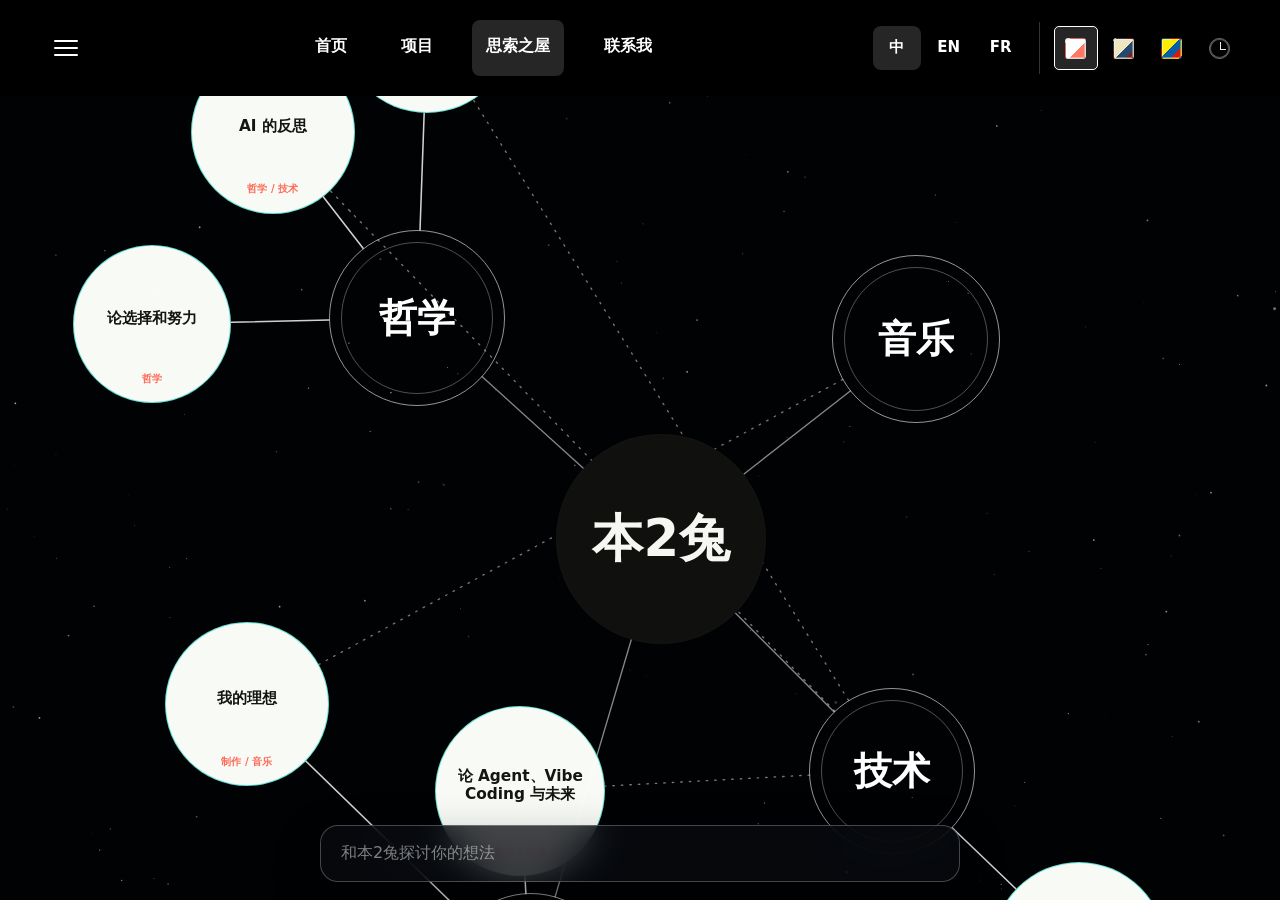
==== commit 3222edaa: "BePresent update" ====
--- a/blog.html
+++ b/blog.html
@@ -23,10 +23,11 @@
     <title>思索之屋 | 本2兔</title>
     <meta name="feedback-endpoint" content="https://formsubmit.co/ajax/beisong.lyu@gmail.com">
     <link rel="stylesheet" href="styles.css?v=cosmos26">
-    <link rel="stylesheet" href="devlog.css?v=devlog12">
-    <link rel="stylesheet" href="home-themes.css?v=themes5">
+    <link rel="stylesheet" href="devlog.css?v=present-20261015">
+    <link rel="stylesheet" href="home-themes.css?v=present-20261015">
     <link rel="stylesheet" href="site-nav.css?v=2">
-    <script src="site-themes.js?v=1" defer></script>
+    <script src="site-themes.js?v=present-20261015" defer></script>
+    <link rel="stylesheet" href="be-present-theme.css?v=present-20261015-2">
   </head>
   <body class="blog-map-body">
     <div class="page-progress" aria-hidden="true"></div>
@@ -139,7 +140,7 @@
     </footer>
 
     <script src="app.js?v=cosmos22" defer></script>
-    <script src="devlog.js?v=devlog37" defer></script>
+    <script src="devlog.js?v=present-20261015-2" defer></script>
     <script src="blog-tutorial.js?v=2" defer></script>
     <script src="blog-map.js?v=blog-map26" defer></script>
     <script src="feedback.js?v=thought-house3" defer></script>
--- a/devlog.css
+++ b/devlog.css
@@ -312,3 +312,6 @@
   background-size: auto, 210px auto;
   background-repeat: repeat;
 }
+.devlog-entry--be-present {
+  background: linear-gradient(rgba(0, 0, 0, .56), rgba(0, 0, 0, .84)), url("assets/project-be-present.png") center / cover no-repeat #000;
+}
--- a/home-themes.css
+++ b/home-themes.css
@@ -1,3 +1,10 @@
+@font-face {
+  font-family: "Be Present Serif";
+  src: url("assets/InstrumentSerif-Regular.ttf") format("truetype");
+  font-weight: 400;
+  font-style: normal;
+  font-display: swap;
+}
 /* Shared site skins: retain content, geometry and page interactions. */
 .site-themed .home-theme-switch {
   display: inline-flex;
--- a/be-present-theme.css
+++ b/be-present-theme.css
@@ -0,0 +1,60 @@
+/* The original clock project's black canvas, serif titles and quiet grays. */
+.home-theme-color--be-present { position: relative; border: 1px solid #777 !important; border-radius: 50% !important; background: #000; }
+.home-theme-color--be-present::after { position: absolute; top: 3px; left: 50%; width: 5px; height: 7px; border-left: 1px solid #eee; border-bottom: 1px solid #eee; content: ""; }
+body.site-themed[data-home-theme="be-present"] {
+  --paper: #f4f4f4; --paper-strong: #f4f4f4; --ink: #f4f4f4;
+  --dark: #000; --dark-2: #080808; --muted: #929292;
+  --cyan: #ddd; --lime: #eee; --coral: #aaa; --violet: #aaa;
+  --line: #292929; --panel: #080808; --shadow: none;
+  color: #f4f4f4; color-scheme: dark; background: #000;
+  font-family: Inter, "Helvetica Neue", Arial, "Microsoft YaHei", sans-serif;
+}
+.site-themed[data-home-theme="be-present"] :is(h1, h2, h3, .hero-name, .hero-summary h2) {
+  color: #f4f4f4; font-family: "Be Present Serif", Georgia, "Songti SC", SimSun, serif;
+  font-weight: 400; letter-spacing: -.02em; background: none; text-shadow: none; -webkit-text-fill-color: currentColor;
+}
+.site-themed[data-home-theme="be-present"] :is(#heroCanvas, #blogStarCanvas, .identity-lines, .identity-rings, .page-progress) { display: none; }
+.site-themed[data-home-theme="be-present"] .hero-sticky::after,
+.site-themed[data-home-theme="be-present"] .avatar-front::after,
+.site-themed[data-home-theme="be-present"] .project-card::after,
+.site-themed[data-home-theme="be-present"].field-globe-page::after { display: none; }
+.site-themed[data-home-theme="be-present"] :is(.section-panel, .contact-section, .project-library-section, .project-page, .report-nav, .site-footer) { color: #f4f4f4; background: #000; }
+.site-themed[data-home-theme="be-present"] :is(.section-heading p:last-child, .hero-stat span, .blog-card p, .card-label, .feature-card h3 + p, .business-name, .business-links span, .identity-kicker, .archive-count, .archive-card-summary, .archive-card-created, .project-detail-meta span, .project-detail-section p, .project-history-date, .project-history-version li, .report-copy p, .field-summary) { color: #929292; }
+.site-themed[data-home-theme="be-present"] :is(.project-card, .blog-card, .archive-card, .archive-toolbar, .archive-game-filters, .project-page-shell, .project-detail-dialog, .reader-panel, .thought-panel, .intro-mode-panel, .project-history-version, .avatar-back, .globe-loading, .field-preview, .media-placeholder, .map-center, .category-node, .subcategory-node, .article-node) { color: #f4f4f4; background: #000; border-color: #292929; box-shadow: none; }
+.home-page.site-themed[data-home-theme="be-present"] .feature-card:not(.project-library-card) {
+  background:
+    linear-gradient(90deg, #000 0%, rgba(0, 0, 0, .88) 32%, rgba(0, 0, 0, .12) 100%),
+    linear-gradient(0deg, rgba(0, 0, 0, .85), transparent 72%),
+    var(--present-cover, url("assets/project-classroom-credit.png")) center / cover no-repeat #000;
+}
+.home-page.site-themed[data-home-theme="be-present"] .tower-card { --present-cover: url("assets/cover_toweroff.png"); }
+.home-page.site-themed[data-home-theme="be-present"] .uit-prepare-card { --present-cover: url("assets/travel-globe-preview.png"); }
+.site-themed[data-home-theme="be-present"] :is(.project-cta, .email-contact, .back-to-top, .archive-filter, .game-genre-filter, .project-team-list li, .project-detail-meta div, input, textarea, .reader-close, .thought-submit, .project-visit-link, .project-comment-row button, .intro-mode-button, .globe-back, .report-back, .globe-language-switch) { color: #aaa; background: #000; border: 1px solid #292929; border-radius: 7px; box-shadow: none; }
+.site-themed[data-home-theme="be-present"] :is(.archive-filter.is-active, .game-genre-filter.is-active, .intro-mode-button.is-active, .project-visit-link:hover, .project-cta:hover, .thought-submit:hover) { color: #fff; border-color: #777; background: #151515; }
+.site-themed[data-home-theme="be-present"] :is(.category-node span, .subcategory-node span, .article-title, .article-problem, .project-history-version-number) { color: #ddd; }
+.site-themed[data-home-theme="be-present"] .map-line { stroke: #777; }
+.site-themed[data-home-theme="be-present"] .hero-scroll-cue { color: #888; }
+.site-themed[data-home-theme="be-present"] .hero-scroll-cue span::after { color: #888; background: none; }
+.site-themed[data-home-theme="be-present"] .devlog-panel { background: #080808; box-shadow: none; }
+.site-themed[data-home-theme="be-present"] .devlog-close:is(:hover, :focus-visible) { color: #000; background: #eee; }
+.site-themed[data-home-theme="be-present"] .avatar-front { overflow: visible; border: 0; border-radius: 0; box-shadow: none; background: #000; }
+.site-themed[data-home-theme="be-present"] .avatar-front > :is(img, .identity-kicker) { display: none; }
+.present-clock[hidden] { display: none; }
+.present-clock { width: 100%; text-align: center; color: #eee; font-family: Inter, "Helvetica Neue", Arial, sans-serif; }
+.present-clock svg { display: block; width: 100%; overflow: visible; }
+.present-numerals { fill: #aaa; font-size: 16px; font-weight: 400; text-anchor: middle; dominant-baseline: central; }
+.present-hour, .present-minute { stroke: #efefef; stroke-linecap: round; }
+.present-hour { stroke-width: 3; }
+.present-minute { stroke-width: 2; }
+.present-second { stroke: #777; stroke-width: 1; stroke-linecap: round; }
+.present-clock-label { display: block; margin: 14px 0 12px; color: #888; font-size: 11px; letter-spacing: .1em; }
+.present-digital { display: block; font-size: clamp(28px, 3vw, 43px); font-weight: 300; font-variant-numeric: tabular-nums; letter-spacing: .025em; }
+.present-digital span { color: #666; }
+.present-date { display: block; margin-top: 14px; color: #858585; font-size: 11px; letter-spacing: .06em; }
+.site-themed[data-home-theme="be-present"] .avatar-card { width: min(66vw, 330px); aspect-ratio: 330 / 465; }
+.site-themed[data-home-theme="be-present"] .avatar-back { border-radius: 7px; }
+@media (max-width: 370px) {
+  body.site-themed[data-home-theme] .site-header .header-controls { gap: 4px; }
+  body.site-themed[data-home-theme] .site-header .home-theme-switch { padding-left: 4px; gap: 0; }
+  body.site-themed[data-home-theme] .site-header .home-theme-swatch { width: 28px; }
+}
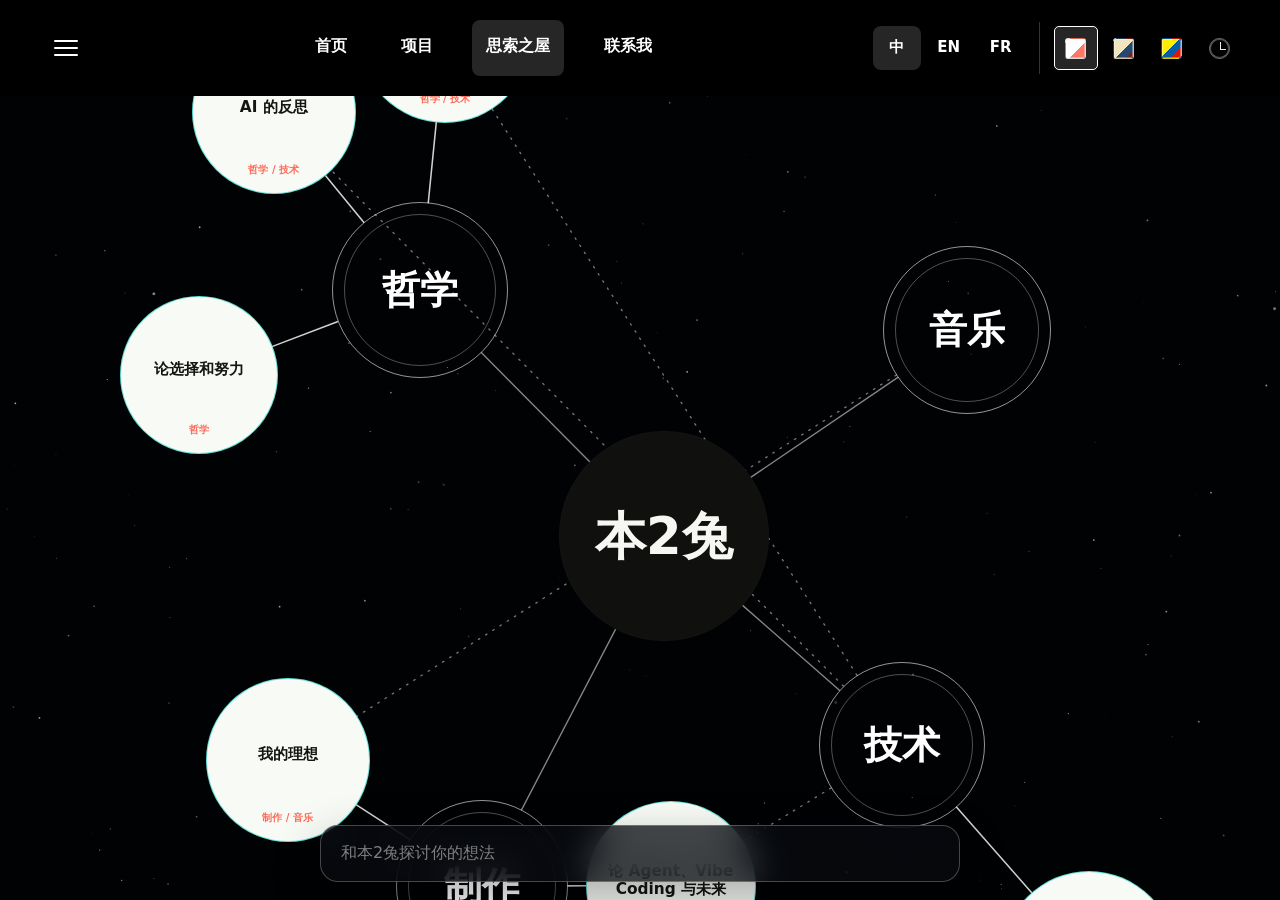
==== commit 3e85d8b1: "v0.5.3" ====
--- a/blog.html
+++ b/blog.html
@@ -140,7 +140,7 @@
     </footer>
 
     <script src="app.js?v=cosmos22" defer></script>
-    <script src="devlog.js?v=present-20261015-2" defer></script>
+    <script src="devlog.js?v=auto-filters-20261020" defer></script>
     <script src="blog-tutorial.js?v=2" defer></script>
     <script src="blog-map.js?v=blog-map26" defer></script>
     <script src="feedback.js?v=thought-house3" defer></script>
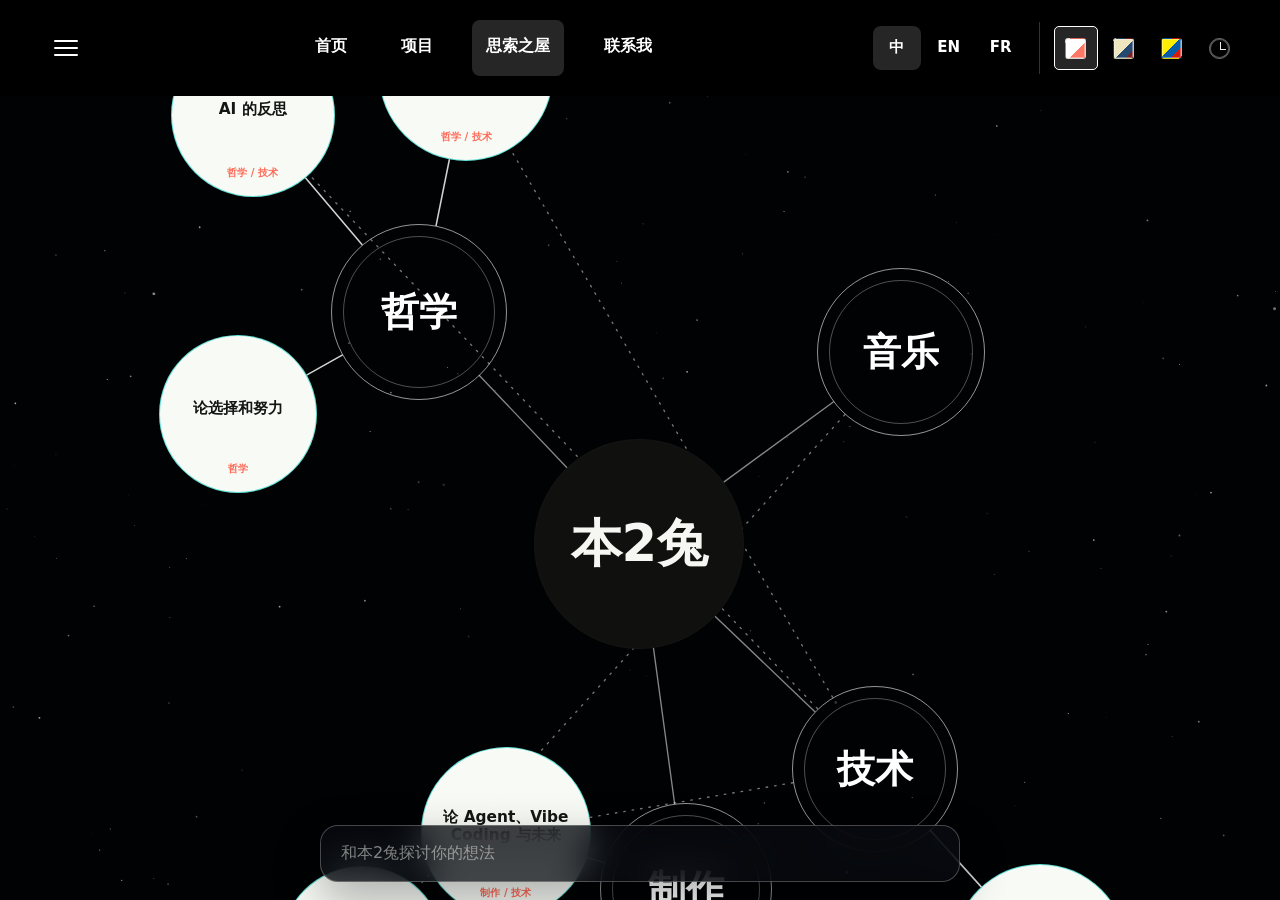
==== commit 1cc6a53e: "v0.5.3" ====
--- a/blog.html
+++ b/blog.html
@@ -140,7 +140,7 @@
     </footer>
 
     <script src="app.js?v=cosmos22" defer></script>
-    <script src="devlog.js?v=auto-filters-20261020" defer></script>
+    <script src="devlog.js?v=audio-20261020" defer></script>
     <script src="blog-tutorial.js?v=2" defer></script>
     <script src="blog-map.js?v=blog-map26" defer></script>
     <script src="feedback.js?v=thought-house3" defer></script>
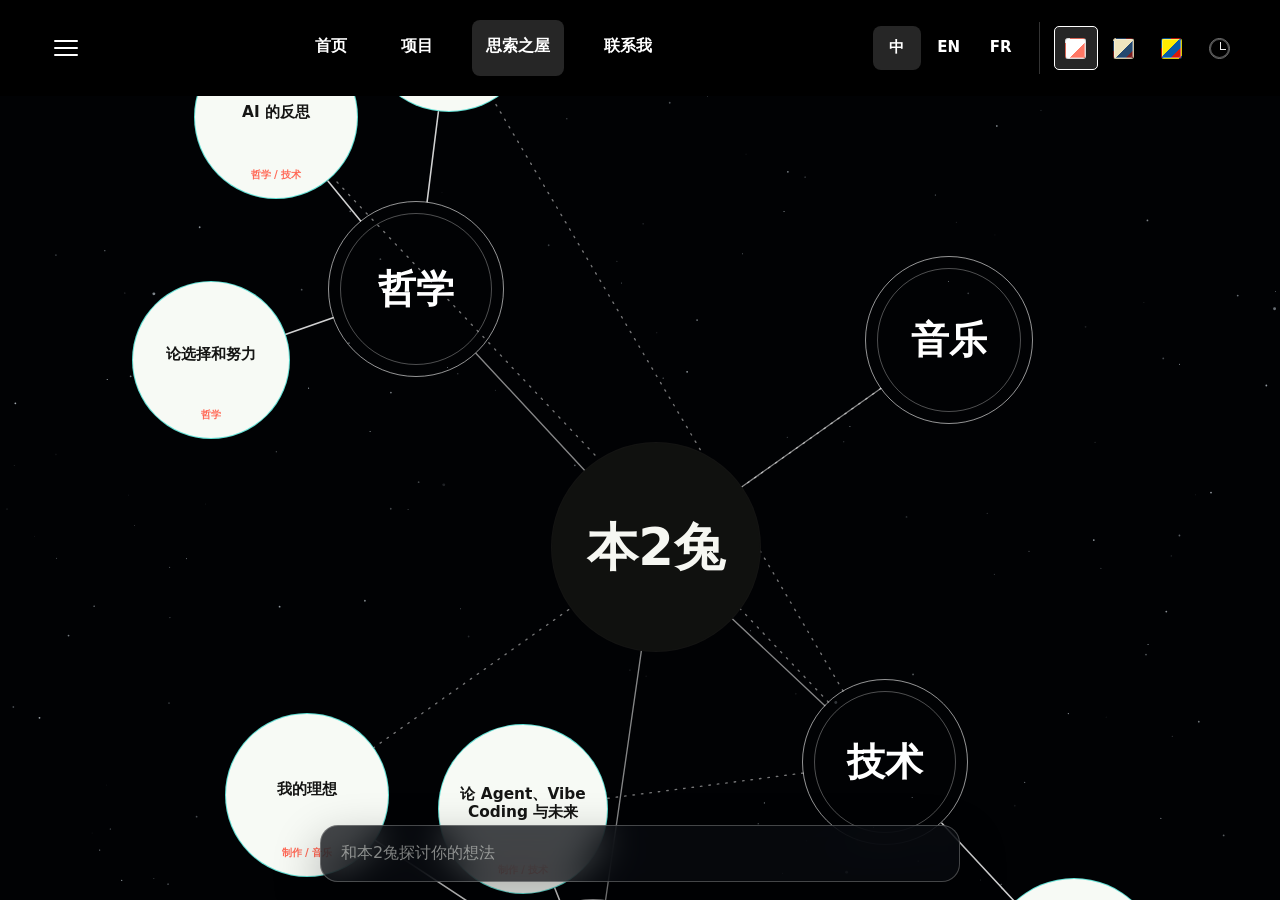
==== commit 09045892: "preview photo update" ====
--- a/blog.html
+++ b/blog.html
@@ -13,12 +13,12 @@
     <meta property="og:title" content="思索之屋 | 本2兔">
     <meta property="og:description" content="思索之屋：本2兔用哲学、音乐、制作和技术连接文章、类别与彼此的想法。">
     <meta property="og:url" content="https://bentootoo.github.io/blog.html">
-    <meta property="og:image" content="https://bentootoo.github.io/assets/horny_dog.jpg">
+    <meta property="og:image" content="https://bentootoo.github.io/assets/bentootoo-social-preview-20261027.png">
     <meta property="og:locale" content="zh_CN">
     <meta name="twitter:card" content="summary_large_image">
     <meta name="twitter:title" content="思索之屋 | 本2兔">
     <meta name="twitter:description" content="思索之屋：本2兔用哲学、音乐、制作和技术连接文章、类别与彼此的想法。">
-    <meta name="twitter:image" content="https://bentootoo.github.io/assets/horny_dog.jpg">
+    <meta name="twitter:image" content="https://bentootoo.github.io/assets/bentootoo-social-preview-20261027.png">
     <meta name="theme-color" content="#f6f7f2">
     <title>思索之屋 | 本2兔</title>
     <meta name="feedback-endpoint" content="https://formsubmit.co/ajax/beisong.lyu@gmail.com">
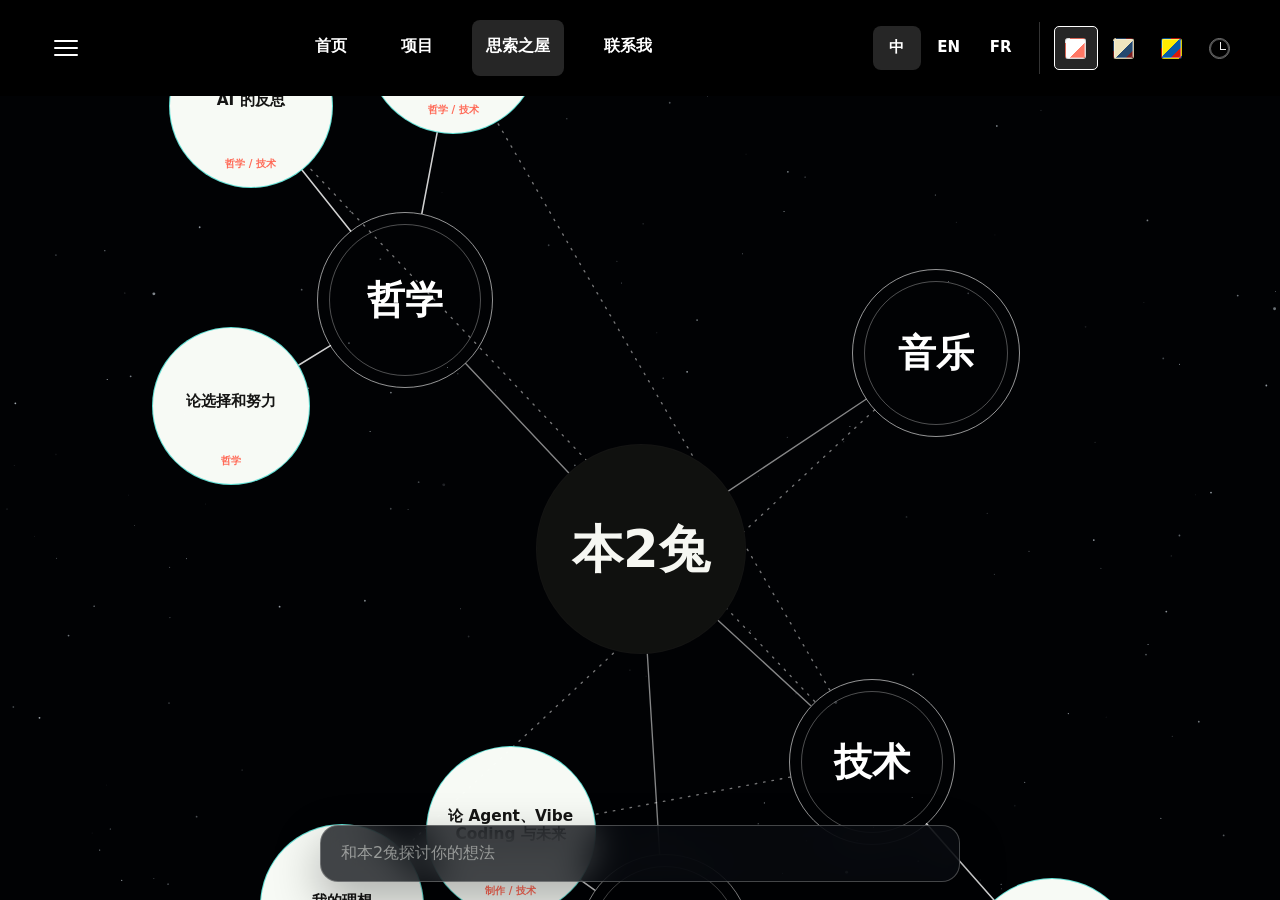
==== commit 81209db4: "hotfix" ====
--- a/blog.html
+++ b/blog.html
@@ -10,14 +10,14 @@
     <link rel="icon" type="image/png" href="assets/cow.png">
     <meta property="og:type" content="website">
     <meta property="og:site_name" content="Bentootoo">
-    <meta property="og:title" content="思索之屋 | 本2兔">
-    <meta property="og:description" content="思索之屋：本2兔用哲学、音乐、制作和技术连接文章、类别与彼此的想法。">
+    <meta property="og:title" content="House of Reflection | Bentootoo">
+    <meta property="og:description" content="The House of Reflection connects Bentootoo's essays and readers' ideas through philosophy, music, making, and technology.">
     <meta property="og:url" content="https://bentootoo.github.io/blog.html">
     <meta property="og:image" content="https://bentootoo.github.io/assets/bentootoo-social-preview-20261027.png">
-    <meta property="og:locale" content="zh_CN">
+    <meta property="og:locale" content="en_US">
     <meta name="twitter:card" content="summary_large_image">
-    <meta name="twitter:title" content="思索之屋 | 本2兔">
-    <meta name="twitter:description" content="思索之屋：本2兔用哲学、音乐、制作和技术连接文章、类别与彼此的想法。">
+    <meta name="twitter:title" content="House of Reflection | Bentootoo">
+    <meta name="twitter:description" content="The House of Reflection connects Bentootoo's essays and readers' ideas through philosophy, music, making, and technology.">
     <meta name="twitter:image" content="https://bentootoo.github.io/assets/bentootoo-social-preview-20261027.png">
     <meta name="theme-color" content="#f6f7f2">
     <title>思索之屋 | 本2兔</title>
@@ -140,7 +140,7 @@
     </footer>
 
     <script src="app.js?v=cosmos22" defer></script>
-    <script src="devlog.js?v=audio-20261020" defer></script>
+    <script src="devlog.js?v=project-layout-20261027" defer></script>
     <script src="blog-tutorial.js?v=2" defer></script>
     <script src="blog-map.js?v=blog-map26" defer></script>
     <script src="feedback.js?v=thought-house3" defer></script>
--- a/styles.css
+++ b/styles.css
@@ -521,7 +521,7 @@
 
 .hero-intro {
   position: absolute;
-  top: 45%;
+  top: calc(50% + var(--header-height) / 2 + 12px);
   left: 50%;
   width: min(1120px, calc(100% - 48px));
   margin: 0;
@@ -743,6 +743,30 @@
   inset: 0;
   transform-style: preserve-3d;
   transition: transform 760ms cubic-bezier(0.2, 0.8, 0.2, 1);
+}
+
+.avatar-card-hint {
+  position: absolute;
+  bottom: calc(100% + 20px);
+  left: 50%;
+  display: flex;
+  align-items: center;
+  gap: 8px;
+  width: max-content;
+  color: var(--paper);
+  font-size: 0.8rem;
+  line-height: 1.5;
+  opacity: 0.7;
+  transform: translateX(-50%);
+}
+
+.avatar-card.has-interacted .avatar-card-hint {
+  visibility: hidden;
+}
+
+.avatar-card:focus-visible {
+  outline: 2px solid var(--paper);
+  outline-offset: 8px;
 }
 
 .avatar-card.is-flipped .avatar-card-inner {
@@ -2502,7 +2526,12 @@
   }
 
   .hero-intro {
-    top: 50%;
+    top: calc(50% + var(--header-height) / 2 + 12px);
+  }
+
+  .hero-scroll-cue {
+    top: auto;
+    bottom: 24px;
   }
 
   .hero-shell,
@@ -2614,13 +2643,17 @@
   }
 
   .hero-sticky {
-    min-height: 560px;
+    min-height: 740px;
     padding: 150px 16px 24px;
   }
 
+  .home-page[data-home-theme="be-present"] .hero-sticky {
+    min-height: 800px;
+  }
+
   .hero-intro {
-    top: 51%;
-    gap: 18px;
+    top: calc(50% + var(--header-height) / 2);
+    gap: 48px;
   }
 
   .hero-intro .identity-stage {
@@ -2646,7 +2679,8 @@
   }
 
   .hero-scroll-cue {
-    top: 84%;
+    top: auto;
+    bottom: 24px;
   }
 
   .content-section {
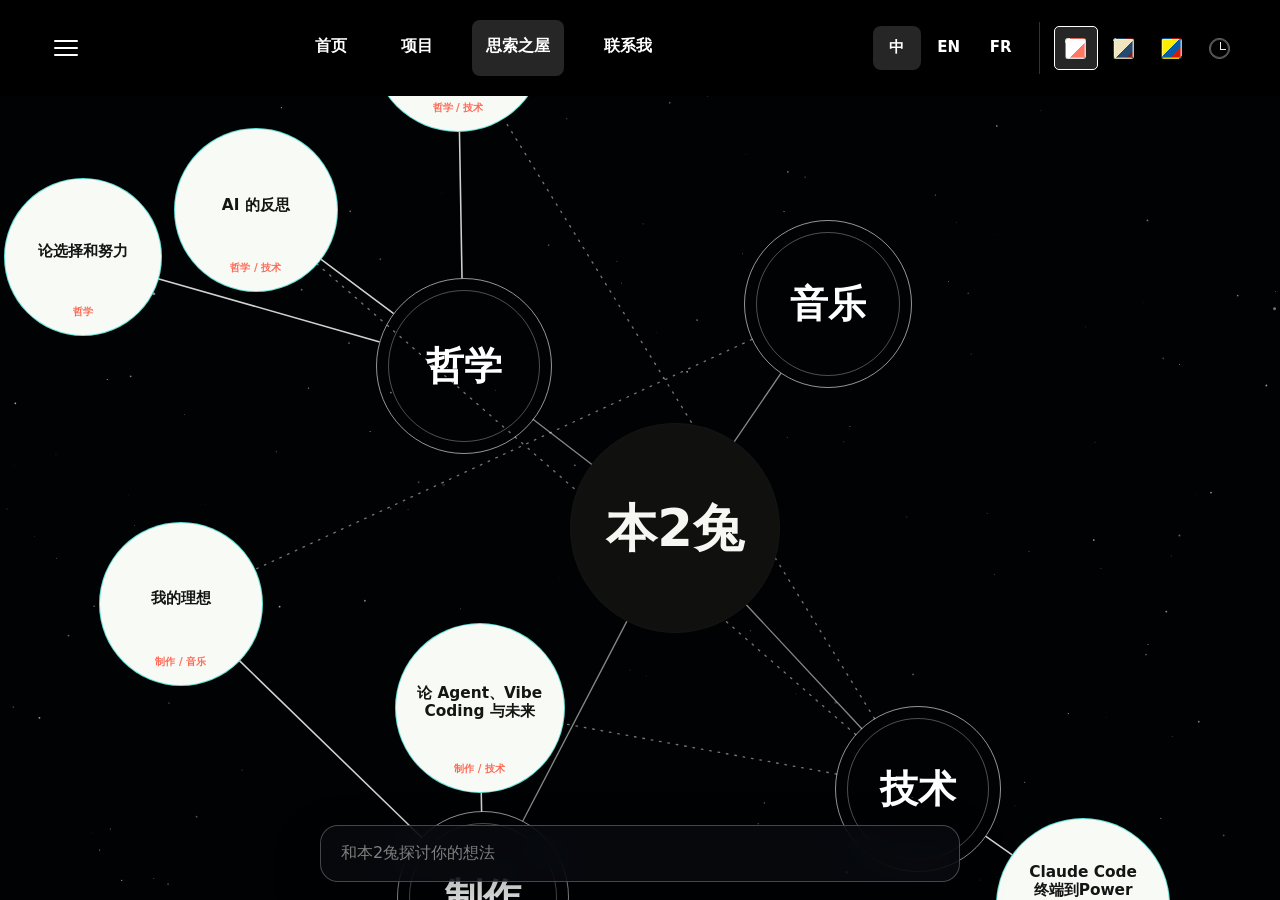
==== commit 98a34601: "v0.5.5 - phone adapt" ====
--- a/blog.html
+++ b/blog.html
@@ -10,15 +10,15 @@
     <link rel="icon" type="image/png" href="assets/cow.png">
     <meta property="og:type" content="website">
     <meta property="og:site_name" content="Bentootoo">
-    <meta property="og:title" content="House of Reflection | Bentootoo">
-    <meta property="og:description" content="The House of Reflection connects Bentootoo's essays and readers' ideas through philosophy, music, making, and technology.">
+    <meta property="og:title" content="思索之屋 | 本2兔">
+    <meta property="og:description" content="思索之屋：本2兔用哲学、音乐、制作和技术连接文章、类别与彼此的想法。">
     <meta property="og:url" content="https://bentootoo.github.io/blog.html">
-    <meta property="og:image" content="https://bentootoo.github.io/assets/bentootoo-social-preview-20261027.png">
-    <meta property="og:locale" content="en_US">
+    <meta property="og:image" content="https://bentootoo.github.io/assets/horny_dog.jpg">
+    <meta property="og:locale" content="zh_CN">
     <meta name="twitter:card" content="summary_large_image">
-    <meta name="twitter:title" content="House of Reflection | Bentootoo">
-    <meta name="twitter:description" content="The House of Reflection connects Bentootoo's essays and readers' ideas through philosophy, music, making, and technology.">
-    <meta name="twitter:image" content="https://bentootoo.github.io/assets/bentootoo-social-preview-20261027.png">
+    <meta name="twitter:title" content="思索之屋 | 本2兔">
+    <meta name="twitter:description" content="思索之屋：本2兔用哲学、音乐、制作和技术连接文章、类别与彼此的想法。">
+    <meta name="twitter:image" content="https://bentootoo.github.io/assets/horny_dog.jpg">
     <meta name="theme-color" content="#f6f7f2">
     <title>思索之屋 | 本2兔</title>
     <meta name="feedback-endpoint" content="https://formsubmit.co/ajax/beisong.lyu@gmail.com">
@@ -140,9 +140,9 @@
     </footer>
 
     <script src="app.js?v=cosmos22" defer></script>
-    <script src="devlog.js?v=project-layout-20261027" defer></script>
+    <script src="devlog.js?v=audio-20261020" defer></script>
     <script src="blog-tutorial.js?v=2" defer></script>
-    <script src="blog-map.js?v=blog-map26" defer></script>
+    <script src="blog-map.js?v=blog-map27" defer></script>
     <script src="feedback.js?v=thought-house3" defer></script>
   </body>
 </html>
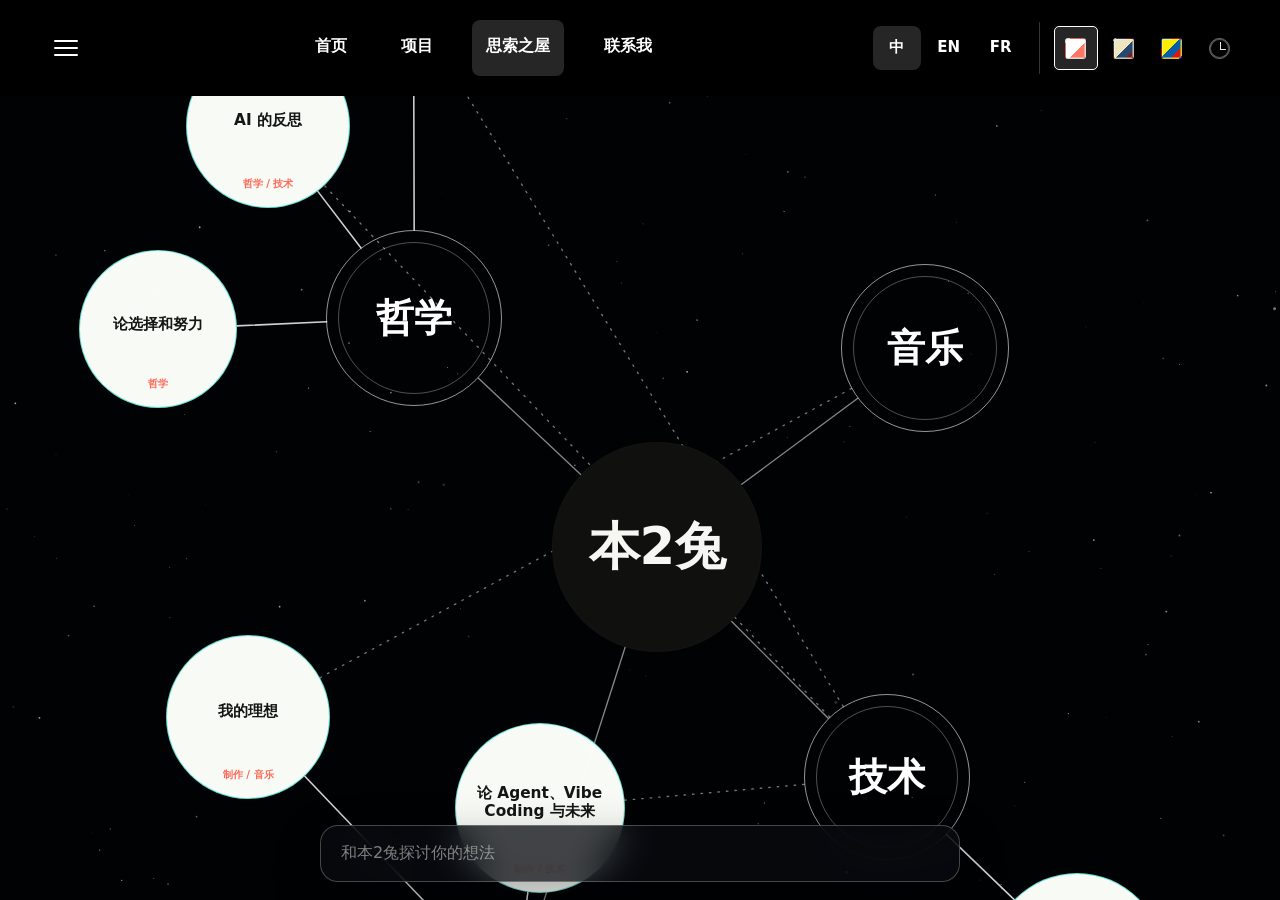
==== commit 534f579a: "Merge branch 'main' of https://github.com/BenTooToo/bentootoo.github.io" ====
--- a/blog.html
+++ b/blog.html
@@ -10,15 +10,15 @@
     <link rel="icon" type="image/png" href="assets/cow.png">
     <meta property="og:type" content="website">
     <meta property="og:site_name" content="Bentootoo">
-    <meta property="og:title" content="思索之屋 | 本2兔">
-    <meta property="og:description" content="思索之屋：本2兔用哲学、音乐、制作和技术连接文章、类别与彼此的想法。">
+    <meta property="og:title" content="House of Reflection | Bentootoo">
+    <meta property="og:description" content="The House of Reflection connects Bentootoo's essays and readers' ideas through philosophy, music, making, and technology.">
     <meta property="og:url" content="https://bentootoo.github.io/blog.html">
-    <meta property="og:image" content="https://bentootoo.github.io/assets/horny_dog.jpg">
-    <meta property="og:locale" content="zh_CN">
+    <meta property="og:image" content="https://bentootoo.github.io/assets/bentootoo-social-preview-20261027.png">
+    <meta property="og:locale" content="en_US">
     <meta name="twitter:card" content="summary_large_image">
-    <meta name="twitter:title" content="思索之屋 | 本2兔">
-    <meta name="twitter:description" content="思索之屋：本2兔用哲学、音乐、制作和技术连接文章、类别与彼此的想法。">
-    <meta name="twitter:image" content="https://bentootoo.github.io/assets/horny_dog.jpg">
+    <meta name="twitter:title" content="House of Reflection | Bentootoo">
+    <meta name="twitter:description" content="The House of Reflection connects Bentootoo's essays and readers' ideas through philosophy, music, making, and technology.">
+    <meta name="twitter:image" content="https://bentootoo.github.io/assets/bentootoo-social-preview-20261027.png">
     <meta name="theme-color" content="#f6f7f2">
     <title>思索之屋 | 本2兔</title>
     <meta name="feedback-endpoint" content="https://formsubmit.co/ajax/beisong.lyu@gmail.com">
@@ -140,7 +140,7 @@
     </footer>
 
     <script src="app.js?v=cosmos22" defer></script>
-    <script src="devlog.js?v=audio-20261020" defer></script>
+    <script src="devlog.js?v=project-layout-20261027" defer></script>
     <script src="blog-tutorial.js?v=2" defer></script>
     <script src="blog-map.js?v=blog-map27" defer></script>
     <script src="feedback.js?v=thought-house3" defer></script>
